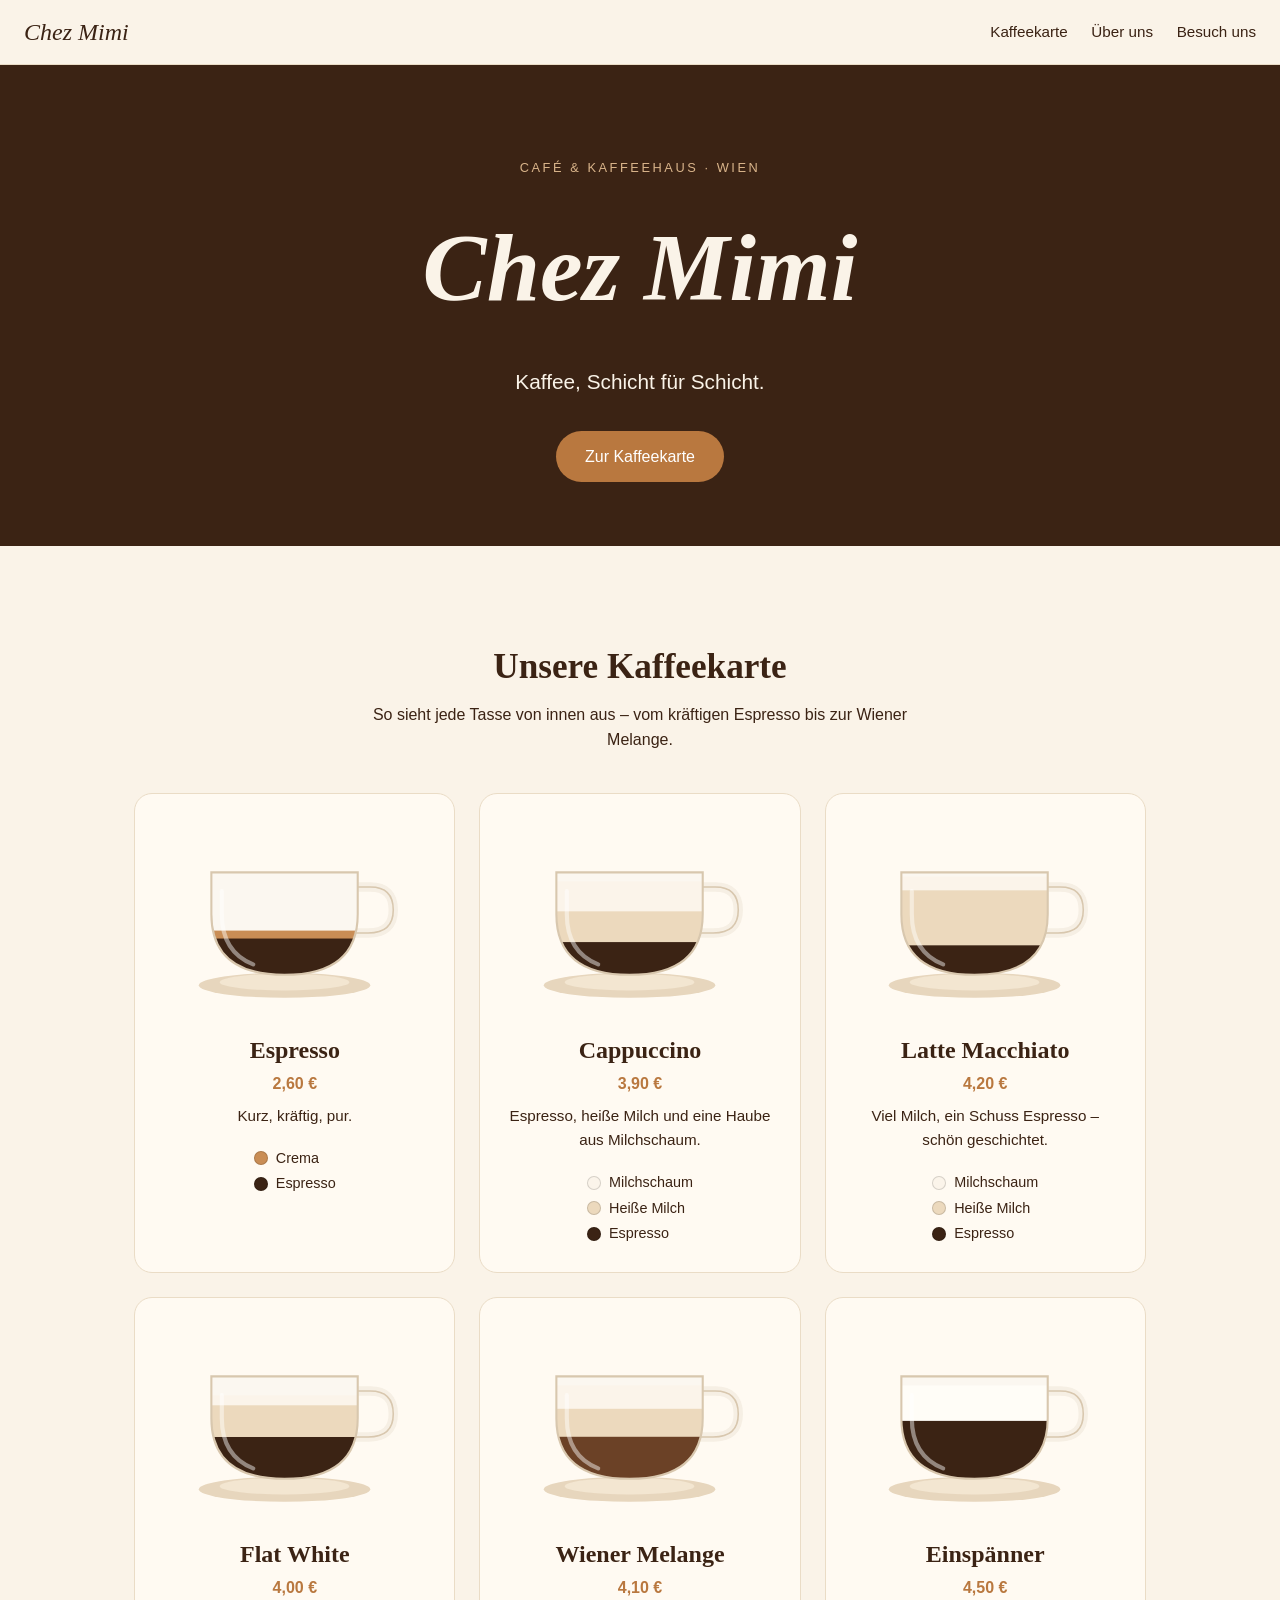
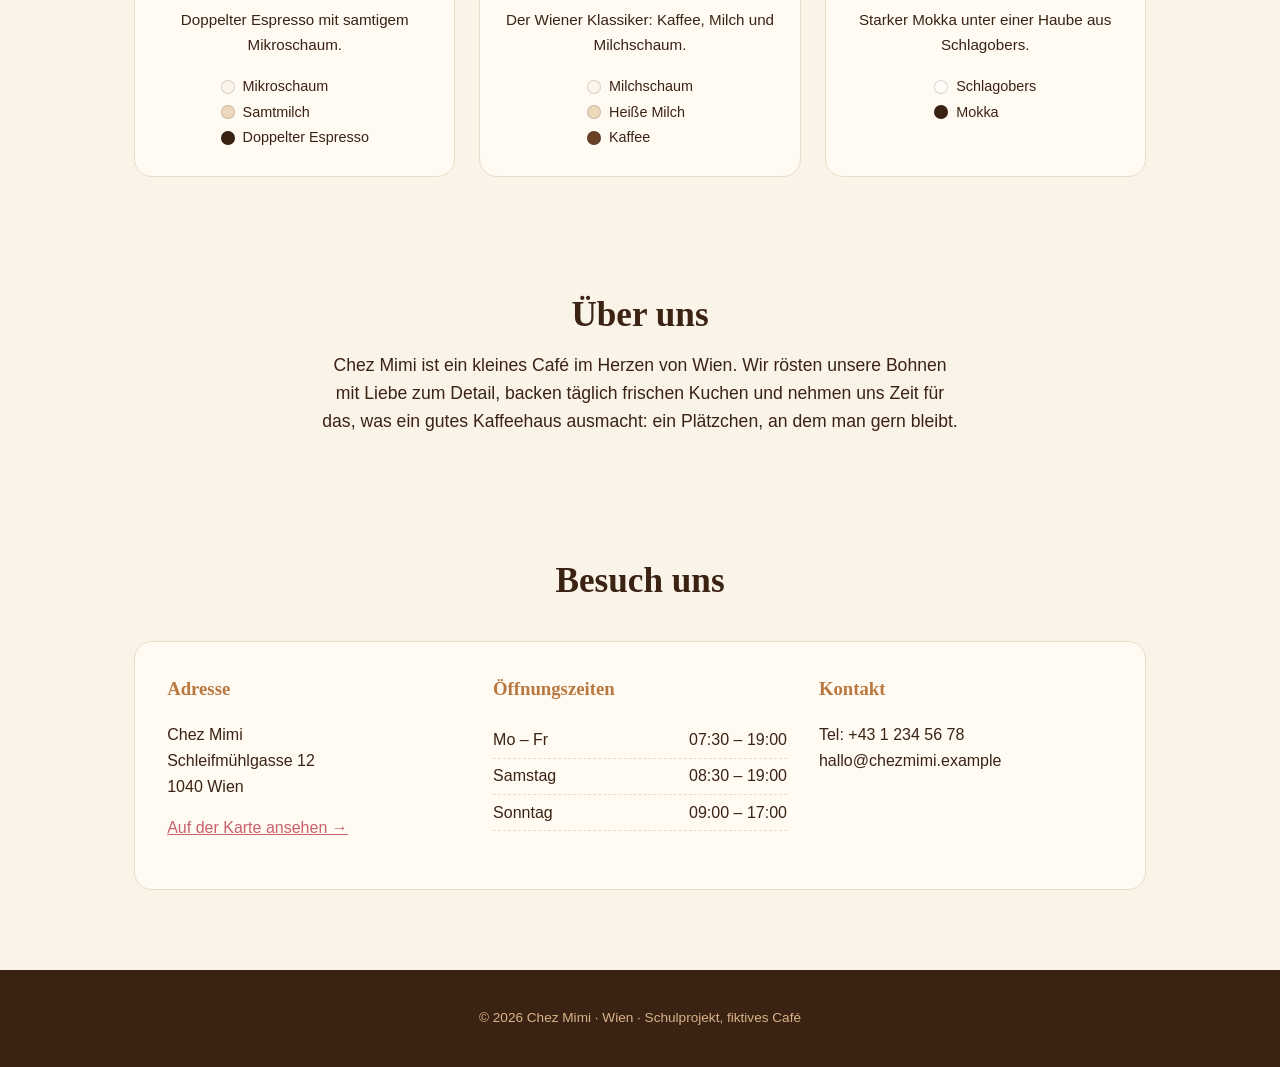
==== index.html @ af4d284a "Add files via upload" ====
<!DOCTYPE html>
<html lang="de">
<head>
  <meta charset="UTF-8">
  <meta name="viewport" content="width=device-width, initial-scale=1.0">
  <title>Chez Mimi – Café in Wien</title>
  <meta name="description" content="Chez Mimi – dein kleines Café in Wien. Entdecke unsere Kaffeespezialitäten, Schicht für Schicht.">
  <link rel="stylesheet" href="style.css">
</head>
<body>

  <header class="topbar">
    <a href="#top" class="logo">Chez Mimi</a>
    <nav>
      <a href="#karte">Kaffeekarte</a>
      <a href="#about">Über uns</a>
      <a href="#besuch">Besuch uns</a>
    </nav>
  </header>

  <section class="hero" id="top">
    <p class="kicker">Café &amp; Kaffeehaus · Wien</p>
    <h1>Chez Mimi</h1>
    <p class="claim">Kaffee, Schicht für Schicht.</p>
    <a class="btn" href="#karte">Zur Kaffeekarte</a>
  </section>

  <main>
    <section id="karte">
      <h2>Unsere Kaffeekarte</h2>
      <p class="intro">So sieht jede Tasse von innen aus – vom kräftigen Espresso bis zur Wiener Melange.</p>
      <div class="grid" id="drinks"></div>
    </section>

    <section id="about" class="about">
      <h2>Über uns</h2>
      <p>
        Chez Mimi ist ein kleines Café im Herzen von Wien. Wir rösten unsere Bohnen
        mit Liebe zum Detail, backen täglich frischen Kuchen und nehmen uns Zeit
        für das, was ein gutes Kaffeehaus ausmacht: ein Plätzchen, an dem man
        gern bleibt.
      </p>
    </section>

    <section id="besuch" class="visit">
      <h2>Besuch uns</h2>
      <div class="visit-grid">
        <div>
          <h3>Adresse</h3>
          <p>Chez Mimi<br>Schleifmühlgasse 12<br>1040 Wien</p>
          <p><a href="https://www.google.com/maps/search/?api=1&query=Schleifmühlgasse+12+1040+Wien" target="_blank" rel="noopener">Auf der Karte ansehen →</a></p>
        </div>
        <div>
          <h3>Öffnungszeiten</h3>
          <ul class="hours">
            <li><span>Mo – Fr</span><span>07:30 – 19:00</span></li>
            <li><span>Samstag</span><span>08:30 – 19:00</span></li>
            <li><span>Sonntag</span><span>09:00 – 17:00</span></li>
          </ul>
        </div>
        <div>
          <h3>Kontakt</h3>
          <p>Tel: +43 1 234 56 78<br>hallo@chezmimi.example</p>
        </div>
      </div>
    </section>
  </main>

  <footer>
    <p>© 2026 Chez Mimi · Wien · Schulprojekt, fiktives Café</p>
  </footer>

  <script src="script.js"></script>
</body>
</html>
---- style.css ----
:root {
  --cream: #faf3e8;
  --paper: #fffaf2;
  --coffee: #3b2314;
  --caramel: #b9783f;
  --rose: #c9606b;
  --line: #eadcc6;
}

* { box-sizing: border-box; }

html { scroll-behavior: smooth; }

body {
  margin: 0;
  font-family: "Helvetica Neue", Arial, sans-serif;
  background: var(--cream);
  color: var(--coffee);
  line-height: 1.6;
}

h1, h2, h3, .logo {
  font-family: Georgia, "Times New Roman", serif;
}

/* Navigation */
.topbar {
  position: sticky;
  top: 0;
  z-index: 10;
  display: flex;
  justify-content: space-between;
  align-items: center;
  padding: 0.8rem 1.5rem;
  background: rgba(250, 243, 232, 0.95);
  backdrop-filter: blur(6px);
  border-bottom: 1px solid var(--line);
}
.logo {
  font-size: 1.5rem;
  font-style: italic;
  color: var(--coffee);
  text-decoration: none;
}
.topbar nav a {
  margin-left: 1.2rem;
  color: var(--coffee);
  text-decoration: none;
  font-size: 0.95rem;
}
.topbar nav a:hover { color: var(--caramel); }

/* Hero */
.hero {
  text-align: center;
  padding: 5rem 1.5rem 4rem;
  background: var(--coffee);
  color: var(--cream);
}
.kicker {
  letter-spacing: 0.2em;
  text-transform: uppercase;
  font-size: 0.8rem;
  color: #d9b48a;
}
.hero h1 {
  font-size: clamp(3rem, 10vw, 6rem);
  font-style: italic;
  margin: 0.2rem 0;
}
.claim { font-size: 1.3rem; margin-bottom: 2rem; }
.btn {
  display: inline-block;
  padding: 0.8rem 1.8rem;
  background: var(--caramel);
  color: #fff;
  text-decoration: none;
  border-radius: 999px;
  transition: transform 0.2s, background 0.2s;
}
.btn:hover { background: var(--rose); transform: translateY(-2px); }

/* Sections */
main { max-width: 1050px; margin: 0 auto; padding: 0 1.2rem; }
section { padding: 4rem 0 1rem; }
h2 { font-size: 2.2rem; text-align: center; margin-bottom: 0.4rem; }
.intro { text-align: center; max-width: 540px; margin: 0 auto 2.5rem; }

/* Drink cards */
.grid {
  display: grid;
  grid-template-columns: repeat(auto-fit, minmax(290px, 1fr));
  gap: 1.5rem;
}
.card {
  background: var(--paper);
  border: 1px solid var(--line);
  border-radius: 18px;
  padding: 1.5rem;
  text-align: center;
  transition: transform 0.25s, box-shadow 0.25s;
}
.card:hover {
  transform: translateY(-6px);
  box-shadow: 0 12px 28px rgba(59, 35, 20, 0.12);
}
.card h3 { margin: 0.4rem 0 0.1rem; font-size: 1.5rem; }
.price { color: var(--caramel); font-weight: bold; margin: 0 0 0.5rem; }
.desc { font-size: 0.95rem; margin: 0 0 1rem; }
.cup { width: 100%; max-width: 230px; height: auto; }

.steam path {
  fill: none;
  stroke: #cdbba6;
  stroke-width: 3;
  stroke-linecap: round;
  opacity: 0;
  animation: steam 3s ease-in-out infinite;
}
.steam path:nth-child(2) { animation-delay: 0.8s; }
.steam path:nth-child(3) { animation-delay: 1.6s; }
@keyframes steam {
  0%   { opacity: 0;   transform: translateY(8px); }
  50%  { opacity: 0.8; }
  100% { opacity: 0;   transform: translateY(-10px); }
}

.legend {
  list-style: none;
  padding: 0;
  margin: 0;
  text-align: left;
  display: inline-block;
  font-size: 0.9rem;
}
.legend li { display: flex; align-items: center; gap: 0.5rem; margin: 0.15rem 0; }
.dot {
  width: 14px; height: 14px;
  border-radius: 50%;
  border: 1px solid rgba(0, 0, 0, 0.15);
  flex-shrink: 0;
}

/* About + visit */
.about p { max-width: 640px; margin: 0.5rem auto; text-align: center; font-size: 1.1rem; }

.visit-grid {
  display: grid;
  grid-template-columns: repeat(auto-fit, minmax(240px, 1fr));
  gap: 2rem;
  margin-top: 2rem;
  background: var(--paper);
  border: 1px solid var(--line);
  border-radius: 18px;
  padding: 2rem;
}
.visit h3 { margin-top: 0; color: var(--caramel); }
.visit a { color: var(--rose); }
.hours { list-style: none; padding: 0; margin: 0; }
.hours li {
  display: flex;
  justify-content: space-between;
  border-bottom: 1px dashed var(--line);
  padding: 0.3rem 0;
}

footer {
  margin-top: 4rem;
  padding: 1.5rem;
  text-align: center;
  background: var(--coffee);
  color: #d9b48a;
  font-size: 0.85rem;
}

@media (max-width: 560px) {
  .topbar nav a { margin-left: 0.7rem; font-size: 0.85rem; }
  .logo { font-size: 1.25rem; }
}
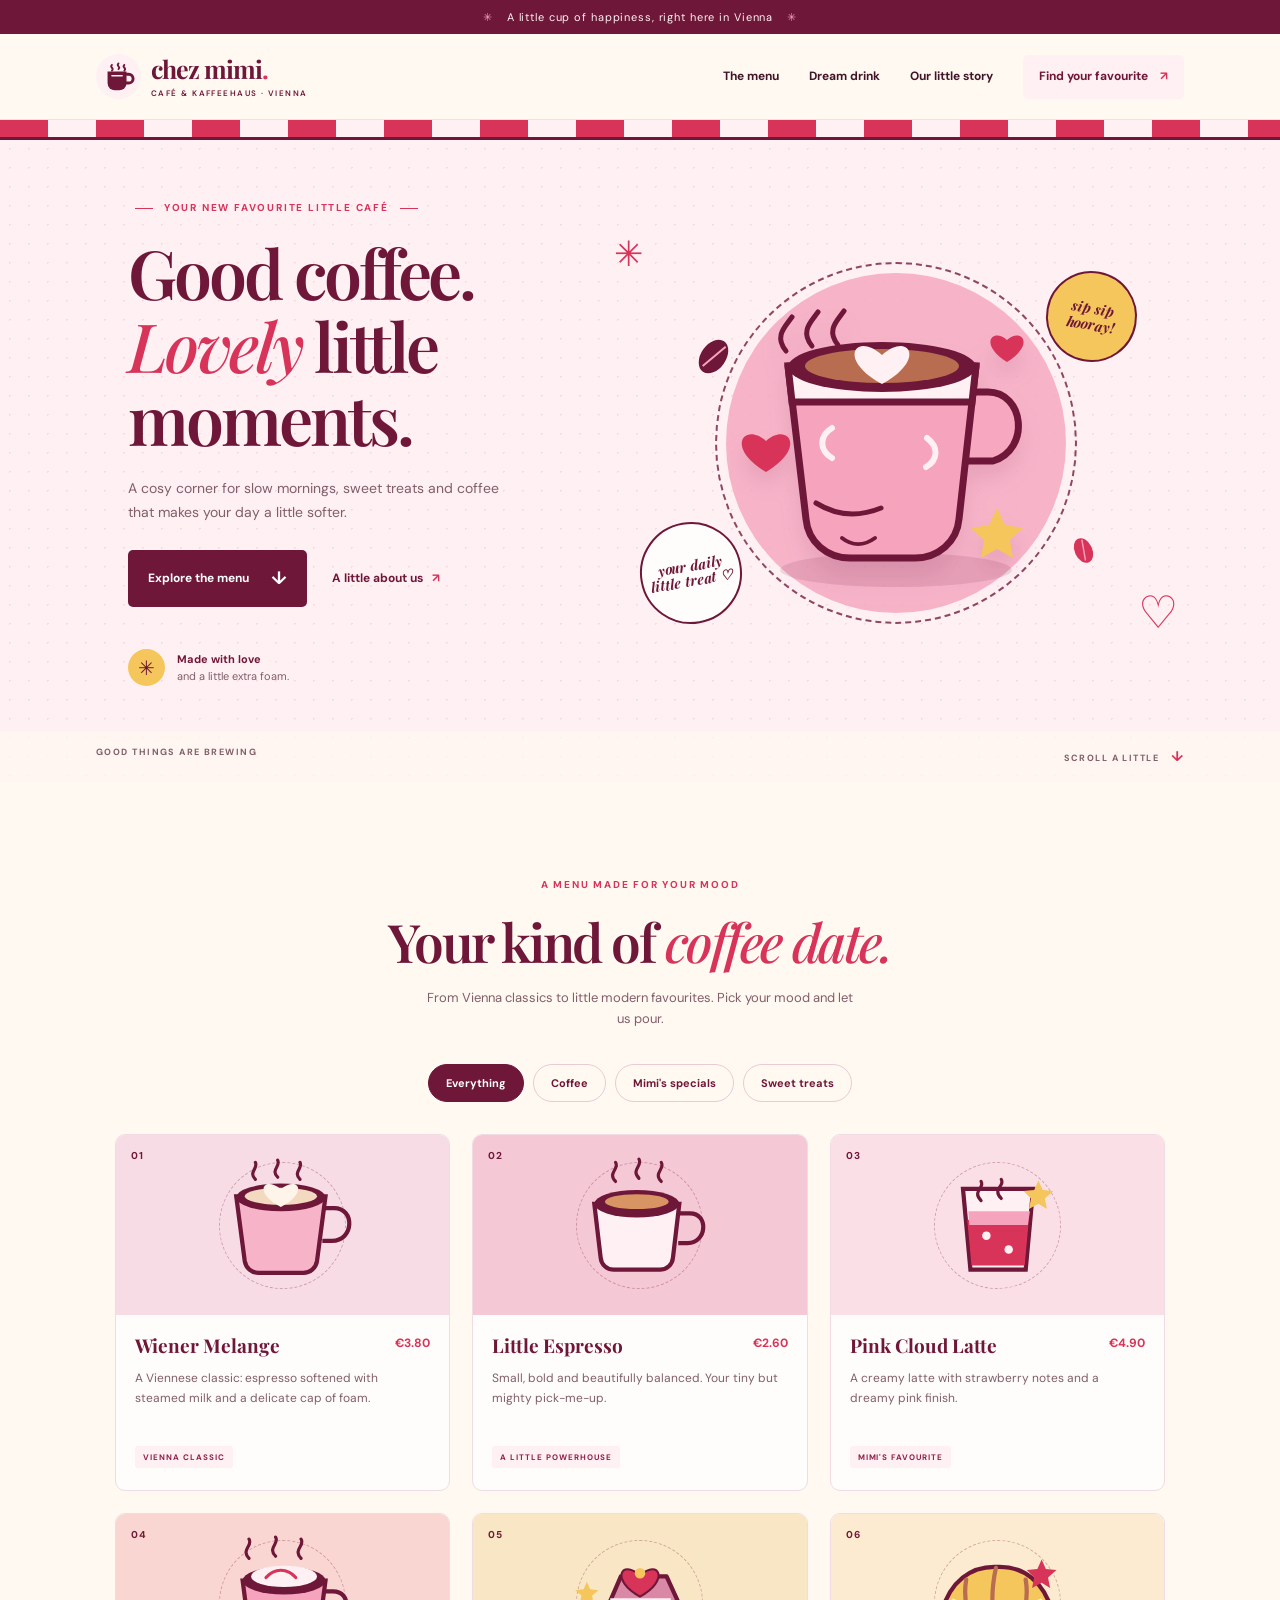
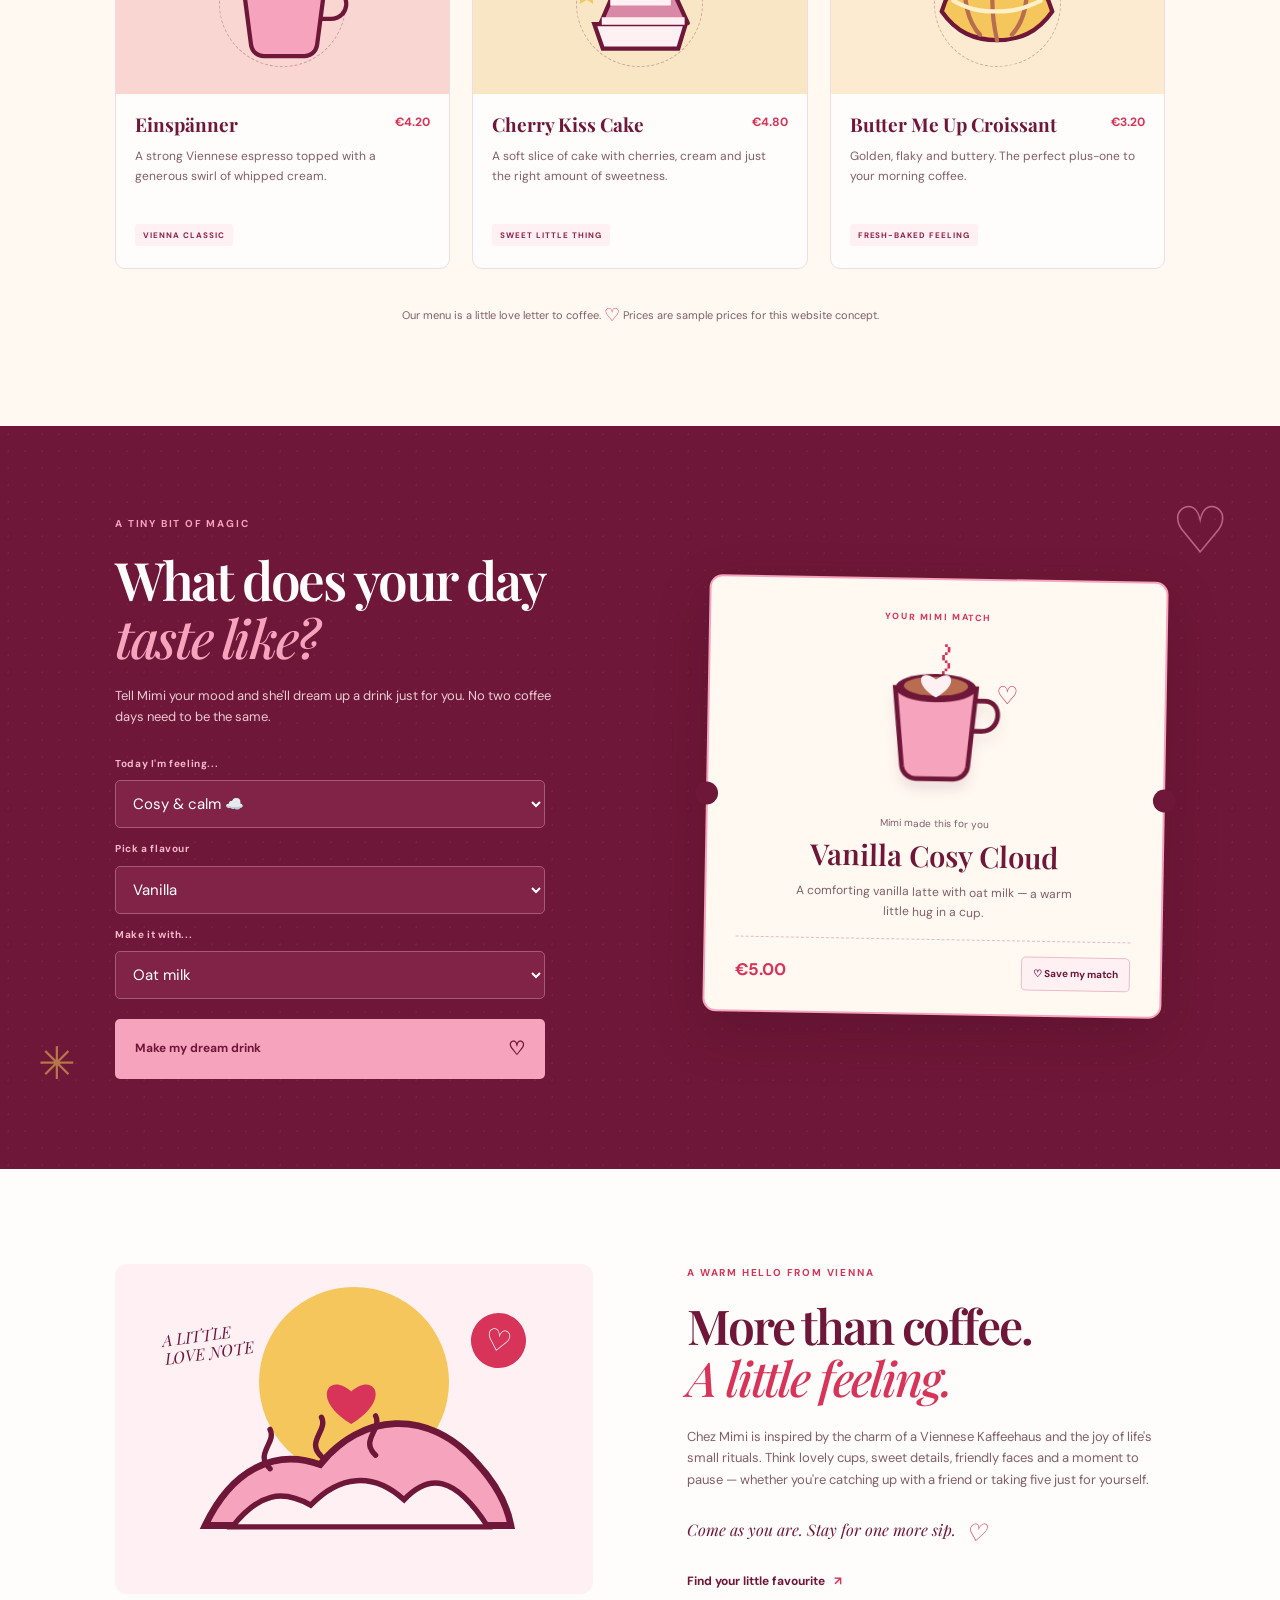
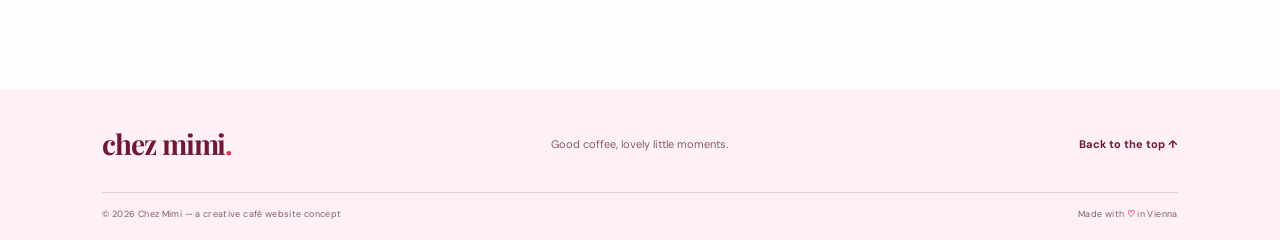
==== commit 1ebc206a: "Add files via upload" ====
--- a/index.html
+++ b/index.html
@@ -1,75 +1,147 @@
-<!DOCTYPE html>
-<html lang="de">
+<!doctype html>
+<html lang="en">
 <head>
-  <meta charset="UTF-8">
-  <meta name="viewport" content="width=device-width, initial-scale=1.0">
-  <title>Chez Mimi – Café in Wien</title>
-  <meta name="description" content="Chez Mimi – dein kleines Café in Wien. Entdecke unsere Kaffeespezialitäten, Schicht für Schicht.">
+  <meta charset="utf-8">
+  <meta name="viewport" content="width=device-width, initial-scale=1">
+  <meta name="theme-color" content="#6f1738">
+  <meta name="description" content="Chez Mimi — coffee, little treats, and a little bit of magic in Vienna.">
+  <title>Chez Mimi — Coffee, made lovely</title>
   <link rel="stylesheet" href="style.css">
+  <script src="script.js" defer></script>
 </head>
 <body>
-
-  <header class="topbar">
-    <a href="#top" class="logo">Chez Mimi</a>
-    <nav>
-      <a href="#karte">Kaffeekarte</a>
-      <a href="#about">Über uns</a>
-      <a href="#besuch">Besuch uns</a>
+  <div class="announcement"><span class="sparkle">✳</span> A little cup of happiness, right here in Vienna <span class="sparkle">✳</span></div>
+  <header class="site-header">
+    <a class="brand" href="#home" aria-label="Chez Mimi home">
+      <span class="brand-mark" aria-hidden="true">
+        <svg viewBox="0 0 48 48"><path d="M9 17h26v16a10 10 0 0 1-10 10h-6A10 10 0 0 1 9 33V17Z" fill="currentColor"/><path d="M35 21h3a6 6 0 0 1 0 12h-4" fill="none" stroke="currentColor" stroke-width="4" stroke-linecap="round"/><path d="M15 8c-4 4 4 4 0 8M24 6c-4 4 4 4 0 8M32 8c-4 4 4 4 0 8" fill="none" stroke="currentColor" stroke-width="2.5" stroke-linecap="round"/><path d="M15 23h14" stroke="#fff0f4" stroke-width="2" stroke-linecap="round"/></svg>
+      </span>
+      <span class="brand-name">chez mimi<span class="brand-dot">.</span><small>CAFÉ & KAFFEEHAUS · VIENNA</small></span>
+    </a>
+    <button class="menu-toggle" id="menuToggle" aria-label="Open navigation" aria-expanded="false">☰</button>
+    <nav class="nav" id="mainNav" aria-label="Main navigation">
+      <a href="#menu">The menu</a><a href="#mood">Dream drink</a><a href="#about">Our little story</a>
+      <a class="nav-cta" href="#menu">Find your favourite <span>↗</span></a>
     </nav>
   </header>
 
-  <section class="hero" id="top">
-    <p class="kicker">Café &amp; Kaffeehaus · Wien</p>
-    <h1>Chez Mimi</h1>
-    <p class="claim">Kaffee, Schicht für Schicht.</p>
-    <a class="btn" href="#karte">Zur Kaffeekarte</a>
-  </section>
-
   <main>
-    <section id="karte">
-      <h2>Unsere Kaffeekarte</h2>
-      <p class="intro">So sieht jede Tasse von innen aus – vom kräftigen Espresso bis zur Wiener Melange.</p>
-      <div class="grid" id="drinks"></div>
+    <section class="hero" id="home">
+      <div class="hero-spark hero-spark-one">✳</div><div class="hero-spark hero-spark-two">♡</div>
+      <div class="hero-copy">
+        <p class="eyebrow"><span></span> YOUR NEW FAVOURITE LITTLE CAFÉ <span></span></p>
+        <h1>Good coffee.<br><em>Lovely</em> little moments.</h1>
+        <p class="hero-intro">A cosy corner for slow mornings, sweet treats and coffee that makes your day a little softer.</p>
+        <div class="hero-actions"><a class="button button-dark" href="#menu">Explore the menu <span>↓</span></a><a class="text-link" href="#about">A little about us <span>↗</span></a></div>
+        <div class="hero-note"><span class="note-star">✳</span><span><strong>Made with love</strong><br>and a little extra foam.</span></div>
+      </div>
+      <div class="hero-art" aria-label="Illustration of a cheerful cup of coffee">
+        <div class="sunburst"></div><div class="art-sticker sticker-top">sip sip<br>hooray!</div>
+        <svg class="hero-cup" viewBox="0 0 360 350" role="img" aria-label="Pink coffee cup with heart latte art">
+          <ellipse cx="180" cy="302" rx="116" ry="17" fill="#6f1738" opacity=".12"/>
+          <path d="M244 124h28c36 0 43 57 5 69h-31" fill="#f7a7c0" stroke="#6f1738" stroke-width="7" stroke-linejoin="round"/>
+          <path d="M72 98h188l-17 153c-2 23-21 39-44 39h-65c-23 0-42-16-44-39L72 98Z" fill="#f6a4bd" stroke="#6f1738" stroke-width="7" stroke-linejoin="round"/>
+          <path d="M72 98h188l-4 36H76Z" fill="#fff0f4" stroke="#6f1738" stroke-width="7"/>
+          <ellipse cx="166" cy="99" rx="94" ry="25" fill="#6f1738"/>
+          <ellipse cx="166" cy="98" rx="77" ry="17" fill="#b86c50"/>
+          <path d="M166 87c-27-24-45 5 0 29 45-24 27-53 0-29Z" fill="#fff0f4"/>
+          <path d="M116 160c-13 8-13 22 0 30M211 170c12 9 11 22-1 29" fill="none" stroke="#fff0f4" stroke-width="6" stroke-linecap="round"/>
+          <path d="M100 235c21 13 43 14 65 5" fill="none" stroke="#6f1738" stroke-width="5" stroke-linecap="round"/>
+          <path d="M126 270c10 8 22 8 33 0" fill="none" stroke="#6f1738" stroke-width="4" stroke-linecap="round"/>
+          <path d="M70 83c-12-15-1-24 6-34M96 78c-12-15-1-24 6-34M122 77c-12-15-1-24 6-34" fill="none" stroke="#6f1738" stroke-width="5" stroke-linecap="round"/>
+          <path d="M50 173c-21-19-42 6 0 31 42-25 21-50 0-31Z" fill="#d83359"/>
+          <path d="M291 72c-14-13-29 4 0 22 29-18 14-35 0-22Z" fill="#d83359"/>
+          <path d="M281 240l8 17 18 3-13 12 3 18-16-9-16 9 3-18-13-12 18-3Z" fill="#f4c65b"/>
+        </svg>
+        <div class="art-sticker sticker-bottom">your daily<br>little treat ♡</div>
+        <div class="floating-bean bean-one"></div><div class="floating-bean bean-two"></div>
+      </div>
+      <div class="hero-bottom"><span>GOOD THINGS ARE BREWING</span><span>SCROLL A LITTLE <b>↓</b></span></div>
     </section>
 
-    <section id="about" class="about">
-      <h2>Über uns</h2>
-      <p>
-        Chez Mimi ist ein kleines Café im Herzen von Wien. Wir rösten unsere Bohnen
-        mit Liebe zum Detail, backen täglich frischen Kuchen und nehmen uns Zeit
-        für das, was ein gutes Kaffeehaus ausmacht: ein Plätzchen, an dem man
-        gern bleibt.
-      </p>
+    <section class="menu-section section-pad" id="menu">
+      <div class="section-heading">
+        <p class="eyebrow">A MENU MADE FOR YOUR MOOD</p>
+        <h2>Your kind of <em>coffee date.</em></h2>
+        <p>From Vienna classics to little modern favourites. Pick your mood and let us pour.</p>
+      </div>
+      <div class="menu-tabs" role="group" aria-label="Filter menu">
+        <button class="filter-button active" data-filter="all">Everything</button>
+        <button class="filter-button" data-filter="coffee">Coffee</button>
+        <button class="filter-button" data-filter="special">Mimi's specials</button>
+        <button class="filter-button" data-filter="sweet">Sweet treats</button>
+      </div>
+      <div class="menu-grid" id="menuGrid">
+        <article class="menu-card" data-category="coffee">
+          <div class="drink-art art-melange"><span class="drink-number">01</span><svg viewBox="0 0 160 130" aria-hidden="true"><path d="M36 38h84l-8 61a13 13 0 0 1-13 11H57a13 13 0 0 1-13-11Z" fill="#f7b3c8" stroke="#6f1738" stroke-width="4"/><ellipse cx="78" cy="39" rx="42" ry="13" fill="#6f1738"/><ellipse cx="78" cy="38" rx="34" ry="8" fill="#f3d9bf"/><path d="M78 31c-17-13-26 4 0 17 26-13 17-30 0-17Z" fill="#fff4e9"/><path d="M119 49h9c20 0 19 31-2 31h-9" fill="none" stroke="#6f1738" stroke-width="4"/><path d="M54 22c-7-7 3-10 0-16M75 20c-7-7 3-10 0-16M96 22c-7-7 3-10 0-16" fill="none" stroke="#6f1738" stroke-width="3" stroke-linecap="round"/></svg></div>
+          <div class="menu-card-body"><div class="card-title-row"><h3>Wiener Melange</h3><span class="price">€3.80</span></div><p>A Viennese classic: espresso softened with steamed milk and a delicate cap of foam.</p><span class="tag">VIENNA CLASSIC</span></div>
+        </article>
+        <article class="menu-card" data-category="coffee">
+          <div class="drink-art art-espresso"><span class="drink-number">02</span><svg viewBox="0 0 160 130" aria-hidden="true"><path d="M37 45h80l-6 51a12 12 0 0 1-12 11H55a12 12 0 0 1-12-11Z" fill="#fff0f4" stroke="#6f1738" stroke-width="4"/><ellipse cx="77" cy="45" rx="40" ry="13" fill="#6f1738"/><ellipse cx="77" cy="43" rx="30" ry="7" fill="#d99463"/><path d="M117 54h10c18 0 16 28-2 28h-9" fill="none" stroke="#6f1738" stroke-width="4"/><path d="M57 24c-8-8 4-12 0-18M79 21c-8-8 4-12 0-18M100 24c-8-8 4-12 0-18" fill="none" stroke="#6f1738" stroke-width="3" stroke-linecap="round"/></svg></div>
+          <div class="menu-card-body"><div class="card-title-row"><h3>Little Espresso</h3><span class="price">€2.60</span></div><p>Small, bold and beautifully balanced. Your tiny but mighty pick-me-up.</p><span class="tag">A LITTLE POWERHOUSE</span></div>
+        </article>
+        <article class="menu-card" data-category="special">
+          <div class="drink-art art-pink"><span class="drink-number">03</span><svg viewBox="0 0 160 130" aria-hidden="true"><path d="M48 31h66l-7 76H55Z" fill="#fff0f4" stroke="#6f1738" stroke-width="4"/><path d="M52 60h58l-4 43H56Z" fill="#d83359"/><path d="M53 52h58l-2 13H54Z" fill="#f6a4bd"/><path d="M65 42c-9-9 4-12 0-18M84 40c-9-9 4-12 0-18" fill="none" stroke="#6f1738" stroke-width="3" stroke-linecap="round"/><circle cx="70" cy="75" r="4" fill="#fff0f4"/><circle cx="91" cy="88" r="4" fill="#fff0f4"/><path d="M119 23l4 9 10 1-8 7 2 10-8-5-9 5 2-10-7-7 10-1Z" fill="#f4c65b"/></svg></div>
+          <div class="menu-card-body"><div class="card-title-row"><h3>Pink Cloud Latte</h3><span class="price">€4.90</span></div><p>A creamy latte with strawberry notes and a dreamy pink finish.</p><span class="tag">MIMI'S FAVOURITE</span></div>
+        </article>
+        <article class="menu-card" data-category="special">
+          <div class="drink-art art-einspanner"><span class="drink-number">04</span><svg viewBox="0 0 160 130" aria-hidden="true"><path d="M42 43h78l-8 61a12 12 0 0 1-12 10H62a12 12 0 0 1-12-10Z" fill="#f6a4bd" stroke="#6f1738" stroke-width="4"/><ellipse cx="81" cy="43" rx="39" ry="13" fill="#6f1738"/><ellipse cx="81" cy="39" rx="31" ry="10" fill="#fff0f4"/><path d="M119 53h8c18 0 16 26-2 26h-9" fill="none" stroke="#6f1738" stroke-width="4"/><path d="M64 40c8-9 20-9 28 0" fill="none" stroke="#d83359" stroke-width="3" stroke-linecap="round"/><path d="M48 22c-8-8 4-12 0-18M73 20c-8-8 4-12 0-18M97 22c-8-8 4-12 0-18" fill="none" stroke="#6f1738" stroke-width="3" stroke-linecap="round"/></svg></div>
+          <div class="menu-card-body"><div class="card-title-row"><h3>Einspänner</h3><span class="price">€4.20</span></div><p>A strong Viennese espresso topped with a generous swirl of whipped cream.</p><span class="tag">VIENNA CLASSIC</span></div>
+        </article>
+        <article class="menu-card" data-category="sweet">
+          <div class="drink-art art-cake"><span class="drink-number">05</span><svg viewBox="0 0 160 130" aria-hidden="true"><path d="M37 84h86l-7 23H45Z" fill="#fff0f4" stroke="#6f1738" stroke-width="4"/><path d="M43 83 62 39h43l20 44Z" fill="#d989a5" stroke="#6f1738" stroke-width="4" stroke-linejoin="round"/><path d="M52 63h57M44 81h78" stroke="#fff0f4" stroke-width="7"/><path d="M80 38c-18-16-28 5 0 20 28-15 18-36 0-20Z" fill="#d83359" stroke="#6f1738" stroke-width="2"/><circle cx="80" cy="36" r="5" fill="#f4c65b"/><path d="M30 44l3 7 8 1-6 5 1 8-6-4-7 4 2-8-6-5 8-1Z" fill="#f4c65b"/></svg></div>
+          <div class="menu-card-body"><div class="card-title-row"><h3>Cherry Kiss Cake</h3><span class="price">€4.80</span></div><p>A soft slice of cake with cherries, cream and just the right amount of sweetness.</p><span class="tag">SWEET LITTLE THING</span></div>
+        </article>
+        <article class="menu-card" data-category="sweet">
+          <div class="drink-art art-croissant"><span class="drink-number">06</span><svg viewBox="0 0 160 130" aria-hidden="true"><path d="M28 72c8-28 27-43 52-42 25-1 44 14 52 42-14 20-31 27-52 27S42 92 28 72Z" fill="#f4c65b" stroke="#6f1738" stroke-width="4"/><path d="M51 42c-3 18 1 39 13 52M79 31c-5 22-4 46 1 68M107 42c3 18-1 39-13 52" fill="none" stroke="#b86c50" stroke-width="4" stroke-linecap="round"/><path d="M39 62c15 8 25 10 40 10s25-2 42-10" fill="none" stroke="#fff0c9" stroke-width="4" stroke-linecap="round"/><path d="M122 23l4 9 10 1-8 7 2 10-8-5-9 5 2-10-7-7 10-1Z" fill="#d83359"/></svg></div>
+          <div class="menu-card-body"><div class="card-title-row"><h3>Butter Me Up Croissant</h3><span class="price">€3.20</span></div><p>Golden, flaky and buttery. The perfect plus-one to your morning coffee.</p><span class="tag">FRESH-BAKED FEELING</span></div>
+        </article>
+      </div>
+      <p class="menu-footnote">Our menu is a little love letter to coffee. <span>♡</span> Prices are sample prices for this website concept.</p>
     </section>
 
-    <section id="besuch" class="visit">
-      <h2>Besuch uns</h2>
-      <div class="visit-grid">
-        <div>
-          <h3>Adresse</h3>
-          <p>Chez Mimi<br>Schleifmühlgasse 12<br>1040 Wien</p>
-          <p><a href="https://www.google.com/maps/search/?api=1&query=Schleifmühlgasse+12+1040+Wien" target="_blank" rel="noopener">Auf der Karte ansehen →</a></p>
-        </div>
-        <div>
-          <h3>Öffnungszeiten</h3>
-          <ul class="hours">
-            <li><span>Mo – Fr</span><span>07:30 – 19:00</span></li>
-            <li><span>Samstag</span><span>08:30 – 19:00</span></li>
-            <li><span>Sonntag</span><span>09:00 – 17:00</span></li>
-          </ul>
-        </div>
-        <div>
-          <h3>Kontakt</h3>
-          <p>Tel: +43 1 234 56 78<br>hallo@chezmimi.example</p>
+    <section class="dream-section section-pad" id="mood">
+      <div class="dream-deco deco-heart">♡</div><div class="dream-deco deco-star">✳</div>
+      <div class="dream-copy">
+        <p class="eyebrow">A TINY BIT OF MAGIC</p>
+        <h2>What does your day <em>taste like?</em></h2>
+        <p>Tell Mimi your mood and she'll dream up a drink just for you. No two coffee days need to be the same.</p>
+        <div class="generator">
+          <label for="moodSelect">Today I'm feeling...</label>
+          <select id="moodSelect"><option value="cosy">Cosy & calm ☁️</option><option value="bold">Bold & unstoppable ✨</option><option value="romantic">A little romantic ♡</option><option value="playful">Playful & sunny 🍒</option></select>
+          <label for="flavourSelect">Pick a flavour</label>
+          <select id="flavourSelect"><option value="vanilla">Vanilla</option><option value="strawberry">Strawberry</option><option value="caramel">Caramel</option><option value="chocolate">Chocolate</option></select>
+          <label for="milkSelect">Make it with...</label>
+          <select id="milkSelect"><option value="oat">Oat milk</option><option value="whole">Whole milk</option><option value="almond">Almond milk</option><option value="no">No milk, please</option></select>
+          <button class="button button-light" id="makeDrink">Make my dream drink <span>♡</span></button>
         </div>
       </div>
+      <div class="dream-result" aria-live="polite">
+        <div class="result-label">YOUR MIMI MATCH</div>
+        <div class="result-cup" id="resultCup"><span class="cup-steam">〰</span><svg viewBox="0 0 180 180" aria-hidden="true"><path d="M46 52h86l-8 83a15 15 0 0 1-15 13H69a15 15 0 0 1-15-13Z" fill="#f6a4bd" stroke="#6f1738" stroke-width="5"/><ellipse cx="89" cy="52" rx="43" ry="15" fill="#6f1738"/><ellipse cx="89" cy="50" rx="34" ry="10" fill="#b86c50"/><path d="M89 43c-16-13-26 4 0 19 26-15 16-32 0-19Z" fill="#fff0f4"/><path d="M132 65h9c20 0 18 32-3 32h-9" fill="none" stroke="#6f1738" stroke-width="5"/></svg><span class="cup-heart">♡</span></div>
+        <p class="result-kicker">Mimi made this for you</p>
+        <h3 id="resultName">The Cosy Cloud</h3>
+        <p id="resultDescription">A soft vanilla latte with oat milk — a warm hug in a cup.</p>
+        <div class="result-bottom"><span id="resultPrice">€4.80</span><button class="save-drink" id="saveDrink">♡ Save my match</button></div>
+        <p class="saved-message" id="savedMessage" hidden>Saved to your little list! ♡</p>
+      </div>
+    </section>
+
+    <section class="story-section section-pad" id="about">
+      <div class="story-illustration">
+        <div class="story-sun"></div><div class="story-cup-small">♡</div>
+        <div class="story-label">A LITTLE<br>LOVE NOTE</div>
+        <svg viewBox="0 0 300 210" aria-hidden="true"><path d="M40 160c20-42 52-57 85-45 30-38 80-42 115-2 15 16 23 31 26 47Z" fill="#f6a4bd" stroke="#6f1738" stroke-width="5"/><path d="M60 161c20-25 37-28 58-16 21-22 46-25 69-4 18-19 37-19 62 20Z" fill="#fff0f4" stroke="#6f1738" stroke-width="4"/><path d="M88 118c-12-11 5-19 0-29M126 109c-12-11 5-19 0-29M166 108c-12-11 5-19 0-29" fill="none" stroke="#6f1738" stroke-width="4" stroke-linecap="round"/><path d="M148 61c-16-15-31 5 0 24 31-19 16-39 0-24Z" fill="#d83359"/></svg>
+      </div>
+      <div class="story-copy"><p class="eyebrow">A WARM HELLO FROM VIENNA</p><h2>More than coffee.<br><em>A little feeling.</em></h2><p>Chez Mimi is inspired by the charm of a Viennese Kaffeehaus and the joy of life's small rituals. Think lovely cups, sweet details, friendly faces and a moment to pause — whether you're catching up with a friend or taking five just for yourself.</p><p class="signature">Come as you are. Stay for one more sip. <span>♡</span></p><a class="text-link" href="#menu">Find your little favourite <span>↗</span></a></div>
     </section>
   </main>
 
-  <footer>
-    <p>© 2026 Chez Mimi · Wien · Schulprojekt, fiktives Café</p>
+  <footer class="footer">
+    <a class="footer-brand" href="#home">chez mimi<span>.</span></a>
+    <p>Good coffee, lovely little moments.</p>
+    <a href="#home" class="back-top">Back to the top ↑</a>
+    <div class="footer-bottom"><span>© 2026 Chez Mimi — a creative café website concept</span><span>Made with <b>♡</b> in Vienna</span></div>
   </footer>
-
-  <script src="script.js"></script>
 </body>
 </html>
--- a/style.css
+++ b/style.css
@@ -1,179 +1,3 @@
-:root {
-  --cream: #faf3e8;
-  --paper: #fffaf2;
-  --coffee: #3b2314;
-  --caramel: #b9783f;
-  --rose: #c9606b;
-  --line: #eadcc6;
-}
-
-* { box-sizing: border-box; }
-
-html { scroll-behavior: smooth; }
-
-body {
-  margin: 0;
-  font-family: "Helvetica Neue", Arial, sans-serif;
-  background: var(--cream);
-  color: var(--coffee);
-  line-height: 1.6;
-}
-
-h1, h2, h3, .logo {
-  font-family: Georgia, "Times New Roman", serif;
-}
-
-/* Navigation */
-.topbar {
-  position: sticky;
-  top: 0;
-  z-index: 10;
-  display: flex;
-  justify-content: space-between;
-  align-items: center;
-  padding: 0.8rem 1.5rem;
-  background: rgba(250, 243, 232, 0.95);
-  backdrop-filter: blur(6px);
-  border-bottom: 1px solid var(--line);
-}
-.logo {
-  font-size: 1.5rem;
-  font-style: italic;
-  color: var(--coffee);
-  text-decoration: none;
-}
-.topbar nav a {
-  margin-left: 1.2rem;
-  color: var(--coffee);
-  text-decoration: none;
-  font-size: 0.95rem;
-}
-.topbar nav a:hover { color: var(--caramel); }
-
-/* Hero */
-.hero {
-  text-align: center;
-  padding: 5rem 1.5rem 4rem;
-  background: var(--coffee);
-  color: var(--cream);
-}
-.kicker {
-  letter-spacing: 0.2em;
-  text-transform: uppercase;
-  font-size: 0.8rem;
-  color: #d9b48a;
-}
-.hero h1 {
-  font-size: clamp(3rem, 10vw, 6rem);
-  font-style: italic;
-  margin: 0.2rem 0;
-}
-.claim { font-size: 1.3rem; margin-bottom: 2rem; }
-.btn {
-  display: inline-block;
-  padding: 0.8rem 1.8rem;
-  background: var(--caramel);
-  color: #fff;
-  text-decoration: none;
-  border-radius: 999px;
-  transition: transform 0.2s, background 0.2s;
-}
-.btn:hover { background: var(--rose); transform: translateY(-2px); }
-
-/* Sections */
-main { max-width: 1050px; margin: 0 auto; padding: 0 1.2rem; }
-section { padding: 4rem 0 1rem; }
-h2 { font-size: 2.2rem; text-align: center; margin-bottom: 0.4rem; }
-.intro { text-align: center; max-width: 540px; margin: 0 auto 2.5rem; }
-
-/* Drink cards */
-.grid {
-  display: grid;
-  grid-template-columns: repeat(auto-fit, minmax(290px, 1fr));
-  gap: 1.5rem;
-}
-.card {
-  background: var(--paper);
-  border: 1px solid var(--line);
-  border-radius: 18px;
-  padding: 1.5rem;
-  text-align: center;
-  transition: transform 0.25s, box-shadow 0.25s;
-}
-.card:hover {
-  transform: translateY(-6px);
-  box-shadow: 0 12px 28px rgba(59, 35, 20, 0.12);
-}
-.card h3 { margin: 0.4rem 0 0.1rem; font-size: 1.5rem; }
-.price { color: var(--caramel); font-weight: bold; margin: 0 0 0.5rem; }
-.desc { font-size: 0.95rem; margin: 0 0 1rem; }
-.cup { width: 100%; max-width: 230px; height: auto; }
-
-.steam path {
-  fill: none;
-  stroke: #cdbba6;
-  stroke-width: 3;
-  stroke-linecap: round;
-  opacity: 0;
-  animation: steam 3s ease-in-out infinite;
-}
-.steam path:nth-child(2) { animation-delay: 0.8s; }
-.steam path:nth-child(3) { animation-delay: 1.6s; }
-@keyframes steam {
-  0%   { opacity: 0;   transform: translateY(8px); }
-  50%  { opacity: 0.8; }
-  100% { opacity: 0;   transform: translateY(-10px); }
-}
-
-.legend {
-  list-style: none;
-  padding: 0;
-  margin: 0;
-  text-align: left;
-  display: inline-block;
-  font-size: 0.9rem;
-}
-.legend li { display: flex; align-items: center; gap: 0.5rem; margin: 0.15rem 0; }
-.dot {
-  width: 14px; height: 14px;
-  border-radius: 50%;
-  border: 1px solid rgba(0, 0, 0, 0.15);
-  flex-shrink: 0;
-}
-
-/* About + visit */
-.about p { max-width: 640px; margin: 0.5rem auto; text-align: center; font-size: 1.1rem; }
-
-.visit-grid {
-  display: grid;
-  grid-template-columns: repeat(auto-fit, minmax(240px, 1fr));
-  gap: 2rem;
-  margin-top: 2rem;
-  background: var(--paper);
-  border: 1px solid var(--line);
-  border-radius: 18px;
-  padding: 2rem;
-}
-.visit h3 { margin-top: 0; color: var(--caramel); }
-.visit a { color: var(--rose); }
-.hours { list-style: none; padding: 0; margin: 0; }
-.hours li {
-  display: flex;
-  justify-content: space-between;
-  border-bottom: 1px dashed var(--line);
-  padding: 0.3rem 0;
-}
-
-footer {
-  margin-top: 4rem;
-  padding: 1.5rem;
-  text-align: center;
-  background: var(--coffee);
-  color: #d9b48a;
-  font-size: 0.85rem;
-}
-
-@media (max-width: 560px) {
-  .topbar nav a { margin-left: 0.7rem; font-size: 0.85rem; }
-  .logo { font-size: 1.25rem; }
-}
+@import url('https://fonts.googleapis.com/css2?family=DM+Sans:wght@400;500;600;700&family=Playfair+Display:ital,wght@0,500;0,600;0,700;1,500;1,600&display=swap');
+:root{--burgundy:#6f1738;--wine:#8e2047;--red:#d83359;--pink:#f6a4bd;--light:#fff0f4;--cream:#fff9f1;--yellow:#f4c65b;--ink:#411529;--muted:#815e6a;--white:#fffdfb;--shadow:0 18px 45px rgba(111,23,56,.11)}
+*{box-sizing:border-box}html{scroll-behavior:smooth;scroll-padding-top:90px}body{margin:0;background:var(--cream);color:var(--ink);font-family:'DM Sans',sans-serif;font-size:15px;line-height:1.65}a{color:inherit;text-decoration:none}button,select{font:inherit}button{cursor:pointer}.announcement{background:var(--burgundy);color:#fff0f4;text-align:center;padding:8px 14px;font-size:11px;letter-spacing:.08em}.sparkle{color:var(--pink);padding:0 10px}.site-header{height:86px;padding:0 7.5%;display:flex;align-items:center;justify-content:space-between;background:var(--cream);position:sticky;top:0;z-index:20;border-bottom:1px solid rgba(111,23,56,.1)}.brand{display:flex;align-items:center;gap:10px;color:var(--burgundy)}.brand-mark{width:45px;height:45px;background:var(--light);border-radius:50%;display:grid;place-items:center}.brand-mark svg{width:35px;height:35px}.brand-name{font-family:'Playfair Display',serif;font-weight:700;font-size:25px;line-height:1.1;letter-spacing:-.04em}.brand-dot,.footer-brand span{color:var(--red)}.brand-name small{display:block;font:600 8px 'DM Sans',sans-serif;letter-spacing:.18em;margin-top:5px}.nav{display:flex;align-items:center;gap:30px;font-size:12px;font-weight:700}.nav>a:not(.nav-cta){transition:color .2s}.nav>a:not(.nav-cta):hover,.text-link:hover{color:var(--red)}.nav-cta{background:var(--light);padding:12px 16px;border-radius:5px;color:var(--burgundy)}.nav-cta span{padding-left:9px;color:var(--red)}.menu-toggle{display:none;border:0;background:var(--light);color:var(--burgundy);border-radius:8px;padding:9px 12px;font-size:20px}.hero{min-height:590px;position:relative;overflow:hidden;display:grid;grid-template-columns:1fr 1fr;align-items:center;padding:58px 10% 74px;background:var(--light);background-image:radial-gradient(rgba(216,51,89,.12) 1px,transparent 1px);background-size:19px 19px}.hero:before{content:"";position:absolute;top:0;left:0;right:0;height:17px;background:repeating-linear-gradient(90deg,var(--red) 0 48px,#fff0f4 48px 96px);border-bottom:3px solid var(--burgundy)}.hero-copy{max-width:520px;position:relative;z-index:2;padding:22px 0}.eyebrow{font-size:10px;font-weight:700;letter-spacing:.18em;color:var(--red);margin:0 0 19px}.hero .eyebrow span{display:inline-block;width:18px;height:1px;background:var(--red);vertical-align:middle;margin:0 7px}.hero h1,.section-heading h2,.dream-copy h2,.story-copy h2{font-family:'Playfair Display',serif;font-weight:600;letter-spacing:-.045em;line-height:1.08;color:var(--burgundy);margin:0}.hero h1{font-size:clamp(42px,5.3vw,70px)}h1 em,h2 em{color:var(--red);font-weight:500}.hero-intro{max-width:390px;color:var(--muted);font-size:14px;margin:22px 0 26px}.hero-actions{display:flex;align-items:center;gap:25px;flex-wrap:wrap}.button{display:inline-flex;align-items:center;justify-content:center;gap:22px;padding:14px 20px;border-radius:5px;border:0;font-size:12px;font-weight:700;transition:transform .2s,box-shadow .2s}.button:hover{transform:translateY(-2px);box-shadow:0 8px 20px #6f173833}.button-dark{background:var(--burgundy);color:white}.button-dark span{font-size:18px}.text-link{font-size:12px;font-weight:700;color:var(--burgundy)}.text-link span{color:var(--red);padding-left:6px}.hero-note{display:flex;align-items:center;gap:12px;margin-top:42px;font-size:11px;line-height:1.5;color:var(--muted)}.note-star{display:grid;place-items:center;width:37px;height:37px;border-radius:50%;background:var(--yellow);color:var(--burgundy);font-size:20px}.hero-note strong{color:var(--burgundy)}.hero-art{min-height:420px;position:relative;display:grid;place-items:center}.sunburst{position:absolute;width:min(34vw,340px);aspect-ratio:1;border-radius:50%;background:var(--pink);outline:2px dashed var(--burgundy);outline-offset:9px;opacity:.78}.hero-cup{position:relative;width:min(100%,360px);z-index:1;filter:drop-shadow(0 14px 10px #6f17381a);animation:float 4s ease-in-out infinite}.art-sticker{position:absolute;z-index:3;background:var(--yellow);border:2px solid var(--burgundy);color:var(--burgundy);font-family:'Playfair Display',serif;font-weight:700;font-style:italic;line-height:1.1;text-align:center;border-radius:50%;width:91px;height:91px;display:grid;place-content:center;transform:rotate(10deg);font-size:14px}.sticker-top{right:3%;top:9%}.sticker-bottom{left:0;bottom:7%;background:var(--white);transform:rotate(-10deg);width:102px;height:102px}.hero-spark{position:absolute;font-size:35px;color:var(--red)}.hero-spark-one{top:16%;left:48%}.hero-spark-two{right:8%;bottom:20%;font-size:45px}.floating-bean{position:absolute;width:25px;height:37px;border-radius:50%;background:var(--burgundy);transform:rotate(35deg)}.floating-bean:after{content:"";position:absolute;left:12px;top:3px;height:30px;border-left:2px solid var(--pink);transform:rotate(15deg)}.bean-one{left:12%;top:25%}.bean-two{right:11%;bottom:20%;transform:rotate(-25deg) scale(.7);background:var(--red)}.hero-bottom{position:absolute;bottom:0;left:0;right:0;padding:14px 7.5%;display:flex;justify-content:space-between;background:#fff9f1b8;color:var(--muted);font-size:9px;letter-spacing:.16em;font-weight:700}.hero-bottom b{color:var(--red);font-size:14px;margin-left:8px}.section-pad{padding:95px 9%}.section-heading{text-align:center;max-width:610px;margin:0 auto 34px}.section-heading h2,.dream-copy h2,.story-copy h2{font-size:clamp(36px,4.2vw,53px)}.section-heading>p:last-child{font-size:13px;color:var(--muted);margin:17px auto 0;max-width:430px}.menu-tabs{display:flex;justify-content:center;gap:9px;flex-wrap:wrap;margin:0 auto 32px}.filter-button{border:1px solid #e8cbd4;background:transparent;color:var(--burgundy);border-radius:50px;padding:9px 17px;font-size:11px;font-weight:700;transition:all .2s}.filter-button:hover,.filter-button.active{background:var(--burgundy);border-color:var(--burgundy);color:white}.menu-grid{display:grid;grid-template-columns:repeat(3,minmax(0,1fr));gap:22px;max-width:1120px;margin:auto}.menu-card{background:var(--white);border:1px solid #f0dce2;border-radius:10px;overflow:hidden;transition:transform .25s,box-shadow .25s}.menu-card:hover{transform:translateY(-5px);box-shadow:var(--shadow)}.menu-card[hidden]{display:none}.drink-art{height:180px;position:relative;display:grid;place-items:center;overflow:hidden}.drink-art:before{content:"";position:absolute;width:125px;height:125px;border-radius:50%;border:1px dashed var(--burgundy);opacity:.3}.drink-art svg{width:170px;height:140px;position:relative;z-index:1;transition:transform .25s}.menu-card:hover .drink-art svg{transform:rotate(-4deg) scale(1.05)}.art-melange{background:#f8dce5}.art-espresso{background:#f5c8d6}.art-pink{background:#fbdfe7}.art-einspanner{background:#f9d6d2}.art-cake{background:#f9e6c5}.art-croissant{background:#fcebd0}.drink-number{position:absolute;top:13px;left:15px;font-size:10px;letter-spacing:.1em;color:var(--burgundy);font-weight:700}.menu-card-body{padding:19px 19px 22px}.card-title-row{display:flex;align-items:flex-start;justify-content:space-between;gap:8px}.card-title-row h3{font-family:'Playfair Display',serif;font-size:19px;line-height:1.2;margin:0;color:var(--burgundy)}.price{white-space:nowrap;color:var(--red);font-weight:700;font-size:12px}.menu-card-body p{font-size:12px;color:var(--muted);min-height:58px;margin:12px 0 16px}.tag{font-size:8px;letter-spacing:.12em;font-weight:700;color:var(--wine);background:var(--light);padding:6px 8px;border-radius:3px}.menu-footnote{text-align:center;font-size:11px;color:var(--muted);margin:32px 0 0}.menu-footnote span{color:var(--red);font-size:18px;vertical-align:middle}.dream-section{position:relative;overflow:hidden;background:var(--burgundy);color:var(--light);display:grid;grid-template-columns:1.05fr .95fr;gap:8%;align-items:center;padding-top:90px;padding-bottom:90px}.dream-section:before{content:"";position:absolute;inset:0;opacity:.07;background-image:radial-gradient(var(--pink) 1px,transparent 1px);background-size:17px 17px}.dream-copy,.dream-result{position:relative;z-index:1}.dream-copy .eyebrow{color:var(--pink)}.dream-copy h2{color:var(--white)}.dream-copy h2 em{color:var(--pink)}.dream-copy>p:not(.eyebrow){color:#e9cbd5;font-size:13px;max-width:440px;margin:19px 0 23px}.generator{display:grid;gap:8px;max-width:430px}.generator label{font-size:10px;font-weight:700;letter-spacing:.06em;color:#f6b8cc;margin-top:5px}.generator select{width:100%;border:1px solid #a75a76;border-radius:5px;background:#812346;color:white;padding:12px 13px;outline:none}.generator select:focus{border-color:var(--pink);box-shadow:0 0 0 3px #f6a4bd33}.button-light{background:var(--pink);color:var(--burgundy);margin-top:12px;width:100%;justify-content:space-between}.button-light span{font-size:19px}.dream-result{background:var(--cream);border-radius:13px;padding:30px 30px 24px;text-align:center;color:var(--burgundy);box-shadow:0 20px 55px #2b071633;transform:rotate(1deg);border:2px solid var(--pink)}.dream-result:before,.dream-result:after{content:"";position:absolute;width:23px;height:23px;border-radius:50%;background:var(--burgundy);top:50%;transform:translateY(-50%)}.dream-result:before{left:-13px}.dream-result:after{right:-13px}.result-label{font-size:9px;letter-spacing:.18em;font-weight:700;color:var(--red)}.result-cup{width:180px;height:180px;margin:9px auto 0;position:relative;display:grid;place-items:center}.result-cup svg{width:170px;position:relative;z-index:1;filter:drop-shadow(0 9px 6px #6f17381a)}.cup-steam{position:absolute;top:-4px;left:74px;font-size:43px;transform:rotate(90deg);color:var(--red)}.cup-heart{position:absolute;right:9px;top:40px;color:var(--red);font-size:25px}.result-kicker{font-size:10px;color:var(--muted);margin:2px 0 4px}.dream-result h3{font:600 29px 'Playfair Display',serif;margin:0;color:var(--burgundy)}.dream-result>p:not(.result-kicker):not(.saved-message){font-size:12px;color:var(--muted);max-width:300px;margin:9px auto 16px}.result-bottom{display:flex;justify-content:space-between;align-items:center;border-top:1px dashed #e5b9c7;padding-top:15px}.result-bottom>span{font-weight:700;color:var(--red);font-size:17px}.save-drink{border:1px solid #e7bdca;background:var(--light);color:var(--burgundy);padding:8px 11px;border-radius:5px;font-size:10px;font-weight:700}.save-drink:hover{background:var(--pink)}.saved-message{font-size:11px;color:var(--red);font-weight:700;margin:10px 0 0}.dream-deco{position:absolute;color:var(--pink);opacity:.55}.deco-heart{font-size:65px;right:4%;top:7%}.deco-star{font-size:45px;left:3%;bottom:9%;color:var(--yellow)}.story-section{display:grid;grid-template-columns:1fr 1fr;align-items:center;gap:9%;background:var(--white)}.story-illustration{min-height:330px;background:var(--light);border-radius:12px;position:relative;display:grid;place-items:end center;overflow:hidden}.story-illustration svg{width:85%;position:relative;z-index:1}.story-sun{position:absolute;width:190px;height:190px;border-radius:50%;background:var(--yellow);top:23px;left:calc(50% - 95px)}.story-cup-small{position:absolute;right:14%;top:15%;z-index:2;width:55px;height:55px;border-radius:50%;background:var(--red);color:white;display:grid;place-items:center;font-size:30px;transform:rotate(12deg)}.story-label{position:absolute;top:19%;left:10%;z-index:2;font-family:'Playfair Display',serif;font-size:16px;line-height:1.1;font-style:italic;color:var(--burgundy);transform:rotate(-8deg)}.story-copy h2{font-size:clamp(34px,4vw,48px)}.story-copy>p:not(.eyebrow):not(.signature){color:var(--muted);font-size:13px;margin:22px 0}.signature{font-family:'Playfair Display',serif;font-style:italic;color:var(--burgundy);font-size:16px}.signature span{color:var(--red);font-size:24px;vertical-align:middle;margin-left:5px}.footer{background:var(--light);padding:35px 8% 18px;display:grid;grid-template-columns:1fr 1fr 1fr;align-items:center;gap:10px}.footer-brand{font:700 28px 'Playfair Display',serif;letter-spacing:-.04em;color:var(--burgundy)}.footer>p{font-size:11px;color:var(--muted);text-align:center}.back-top{text-align:right;font-size:11px;font-weight:700;color:var(--burgundy)}.footer-bottom{grid-column:1/-1;border-top:1px solid #e8cbd4;margin-top:18px;padding-top:14px;display:flex;justify-content:space-between;color:var(--muted);font-size:9px;letter-spacing:.04em}.footer-bottom b{color:var(--red)}@keyframes float{0%,100%{transform:translateY(0) rotate(-1deg)}50%{transform:translateY(-9px) rotate(1deg)}}@media(max-width:900px){.site-header{padding:0 5%}.nav{gap:16px}.hero{padding-left:7%;padding-right:7%}.section-pad{padding:75px 6%}.menu-grid{grid-template-columns:repeat(2,minmax(0,1fr))}.dream-section{gap:5%;padding-left:6%;padding-right:6%}.dream-result{padding:25px 20px}.story-section{gap:6%}}@media(max-width:650px){.announcement{font-size:9px}.site-header{height:72px}.brand-name{font-size:22px}.brand-mark{width:39px;height:39px}.menu-toggle{display:block}.nav{display:none;position:absolute;top:72px;left:0;right:0;background:var(--cream);padding:20px 6% 24px;box-shadow:0 15px 20px #6f17381a;flex-direction:column;align-items:stretch;gap:17px}.nav.open{display:flex}.nav-cta{text-align:center}.hero{grid-template-columns:1fr;padding:53px 7% 68px;text-align:center}.hero-copy{padding-bottom:0}.hero .eyebrow{font-size:8px}.hero h1{font-size:clamp(43px,12vw,62px)}.hero-intro{margin:18px auto 23px}.hero-actions{justify-content:center;gap:17px}.hero-note{justify-content:center;margin-top:25px}.hero-art{min-height:320px;margin-top:10px}.hero-cup{width:min(82%,310px)}.sunburst{width:240px}.sticker-top{right:4%;top:6%;width:77px;height:77px;font-size:12px}.sticker-bottom{left:2%;bottom:2%;width:85px;height:85px;font-size:12px}.hero-spark-one{top:5%;left:12%}.hero-spark-two{right:7%;bottom:17%}.hero-bottom{padding:11px 5%;font-size:7px}.section-pad{padding:65px 6%}.section-heading h2,.dream-copy h2{font-size:39px}.menu-grid{grid-template-columns:1fr;gap:16px;max-width:420px}.drink-art{height:165px}.menu-card-body p{min-height:0}.dream-section{grid-template-columns:1fr;padding:65px 7%;gap:32px}.dream-result{max-width:430px;width:100%;margin:auto}.deco-heart{right:6%;top:2%}.story-section{grid-template-columns:1fr;gap:35px}.story-illustration{min-height:280px}.story-copy h2{font-size:40px}.footer{grid-template-columns:1fr 1fr;padding:30px 6% 16px}.footer>p{grid-row:2;grid-column:1/-1;text-align:left;margin:0}.back-top{grid-column:2;grid-row:1}.footer-bottom{gap:8px;flex-direction:column}.hero-note{font-size:10px}}@media(prefers-reduced-motion:reduce){*,*:before,*:after{scroll-behavior:auto!important;animation:none!important;transition:none!important}}
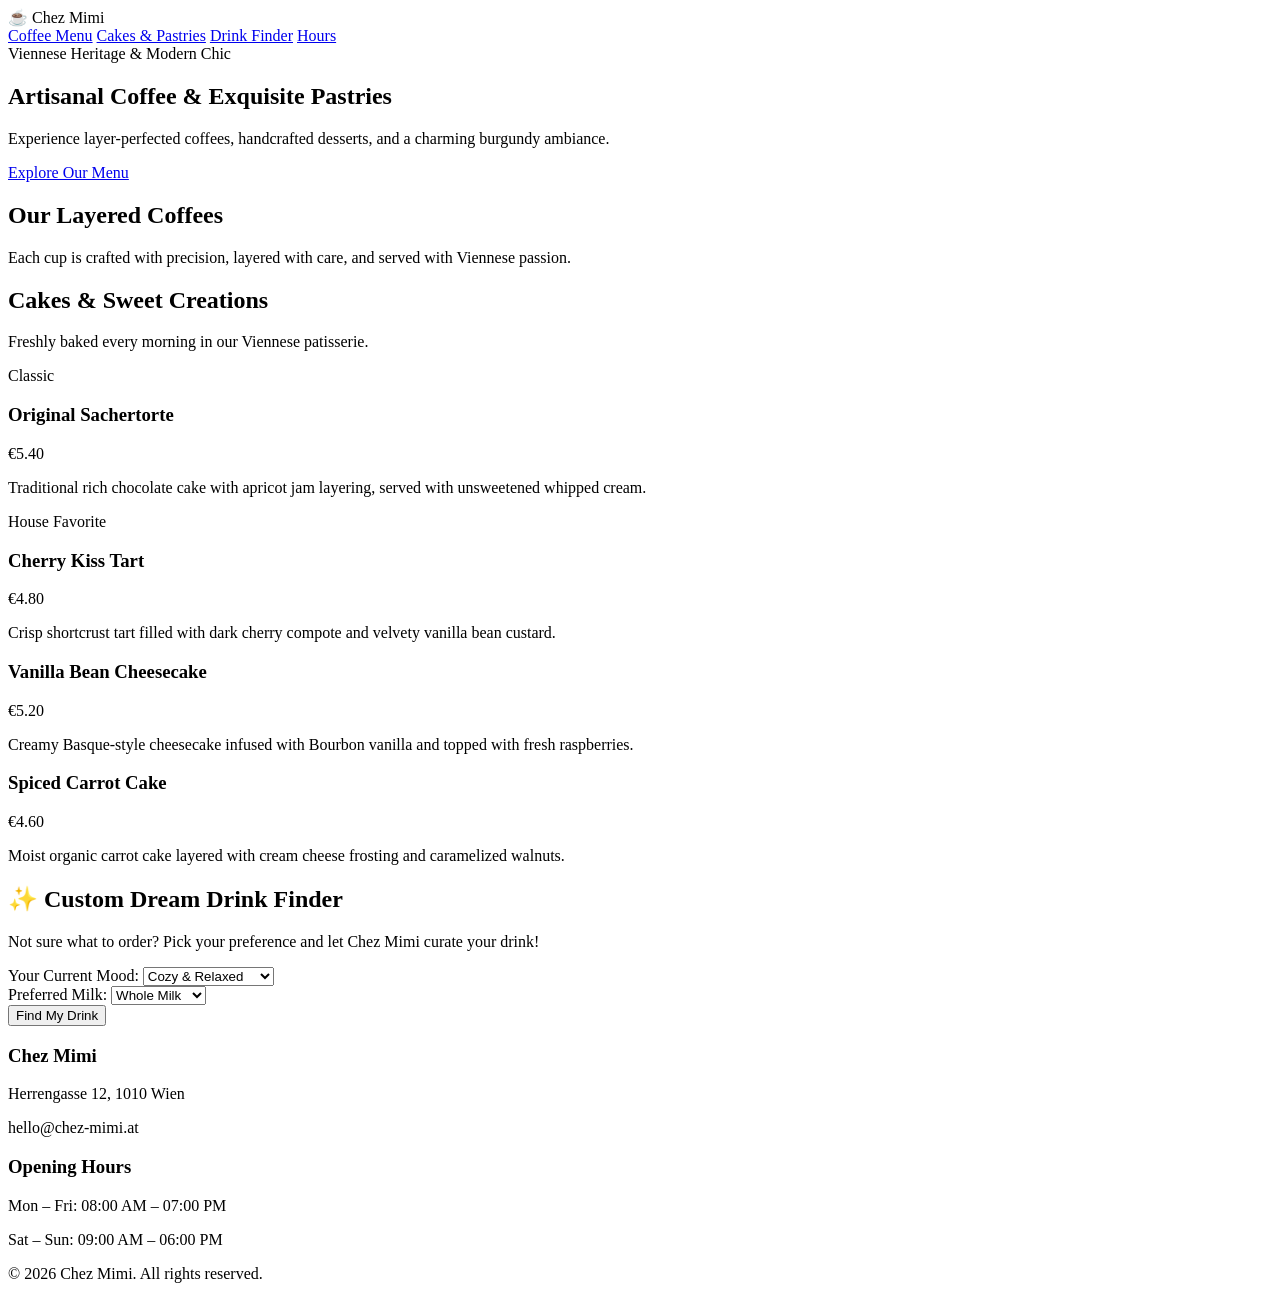
==== commit ef8f0de0: "Create index.html" ====
--- a/index.html
+++ b/index.html
@@ -1,147 +1,146 @@
-<!doctype html>
+<!DOCTYPE html>
 <html lang="en">
 <head>
-  <meta charset="utf-8">
-  <meta name="viewport" content="width=device-width, initial-scale=1">
-  <meta name="theme-color" content="#6f1738">
-  <meta name="description" content="Chez Mimi — coffee, little treats, and a little bit of magic in Vienna.">
-  <title>Chez Mimi — Coffee, made lovely</title>
-  <link rel="stylesheet" href="style.css">
-  <script src="script.js" defer></script>
+  <meta charset="UTF-8" />
+  <meta name="viewport" content="width=device-width, initial-scale=1.0"/>
+  <title>Chez Mimi — Artisanal Café & Bakery</title>
+  <link rel="stylesheet" href="style.css" />
+  <link rel="preconnect" href="https://fonts.googleapis.com">
+  <link rel="preconnect" href="https://fonts.gstatic.com" crossorigin>
+  <link href="https://fonts.googleapis.com/css2?family=Playfair+Display:ital,wght@0,500;0,700;1,400&family=Plus+Jakarta+Sans:wght@300;400;600&display=swap" rel="stylesheet">
 </head>
 <body>
-  <div class="announcement"><span class="sparkle">✳</span> A little cup of happiness, right here in Vienna <span class="sparkle">✳</span></div>
-  <header class="site-header">
-    <a class="brand" href="#home" aria-label="Chez Mimi home">
-      <span class="brand-mark" aria-hidden="true">
-        <svg viewBox="0 0 48 48"><path d="M9 17h26v16a10 10 0 0 1-10 10h-6A10 10 0 0 1 9 33V17Z" fill="currentColor"/><path d="M35 21h3a6 6 0 0 1 0 12h-4" fill="none" stroke="currentColor" stroke-width="4" stroke-linecap="round"/><path d="M15 8c-4 4 4 4 0 8M24 6c-4 4 4 4 0 8M32 8c-4 4 4 4 0 8" fill="none" stroke="currentColor" stroke-width="2.5" stroke-linecap="round"/><path d="M15 23h14" stroke="#fff0f4" stroke-width="2" stroke-linecap="round"/></svg>
-      </span>
-      <span class="brand-name">chez mimi<span class="brand-dot">.</span><small>CAFÉ & KAFFEEHAUS · VIENNA</small></span>
-    </a>
-    <button class="menu-toggle" id="menuToggle" aria-label="Open navigation" aria-expanded="false">☰</button>
-    <nav class="nav" id="mainNav" aria-label="Main navigation">
-      <a href="#menu">The menu</a><a href="#mood">Dream drink</a><a href="#about">Our little story</a>
-      <a class="nav-cta" href="#menu">Find your favourite <span>↗</span></a>
-    </nav>
+
+  <!-- Navigation -->
+  <header class="navbar">
+    <div class="nav-container">
+      <div class="logo">
+        <span class="logo-icon">☕</span>
+        <span class="logo-text">Chez Mimi</span>
+      </div>
+      <nav>
+        <a href="#coffee">Coffee Menu</a>
+        <a href="#cakes">Cakes & Pastries</a>
+        <a href="#custom">Drink Finder</a>
+        <a href="#hours">Hours</a>
+      </nav>
+    </div>
   </header>
 
-  <main>
-    <section class="hero" id="home">
-      <div class="hero-spark hero-spark-one">✳</div><div class="hero-spark hero-spark-two">♡</div>
-      <div class="hero-copy">
-        <p class="eyebrow"><span></span> YOUR NEW FAVOURITE LITTLE CAFÉ <span></span></p>
-        <h1>Good coffee.<br><em>Lovely</em> little moments.</h1>
-        <p class="hero-intro">A cosy corner for slow mornings, sweet treats and coffee that makes your day a little softer.</p>
-        <div class="hero-actions"><a class="button button-dark" href="#menu">Explore the menu <span>↓</span></a><a class="text-link" href="#about">A little about us <span>↗</span></a></div>
-        <div class="hero-note"><span class="note-star">✳</span><span><strong>Made with love</strong><br>and a little extra foam.</span></div>
+  <!-- Hero Section -->
+  <section class="hero">
+    <div class="hero-content">
+      <span class="tagline">Viennese Heritage & Modern Chic</span>
+      <h1>Artisanal Coffee & Exquisite Pastries</h1>
+      <p>Experience layer-perfected coffees, handcrafted desserts, and a charming burgundy ambiance.</p>
+      <a href="#coffee" class="btn-primary">Explore Our Menu</a>
+    </div>
+  </section>
+
+  <!-- Coffee Menu Section -->
+  <section id="coffee" class="section">
+    <div class="container">
+      <div class="section-header">
+        <h2>Our Layered Coffees</h2>
+        <p>Each cup is crafted with precision, layered with care, and served with Viennese passion.</p>
       </div>
-      <div class="hero-art" aria-label="Illustration of a cheerful cup of coffee">
-        <div class="sunburst"></div><div class="art-sticker sticker-top">sip sip<br>hooray!</div>
-        <svg class="hero-cup" viewBox="0 0 360 350" role="img" aria-label="Pink coffee cup with heart latte art">
-          <ellipse cx="180" cy="302" rx="116" ry="17" fill="#6f1738" opacity=".12"/>
-          <path d="M244 124h28c36 0 43 57 5 69h-31" fill="#f7a7c0" stroke="#6f1738" stroke-width="7" stroke-linejoin="round"/>
-          <path d="M72 98h188l-17 153c-2 23-21 39-44 39h-65c-23 0-42-16-44-39L72 98Z" fill="#f6a4bd" stroke="#6f1738" stroke-width="7" stroke-linejoin="round"/>
-          <path d="M72 98h188l-4 36H76Z" fill="#fff0f4" stroke="#6f1738" stroke-width="7"/>
-          <ellipse cx="166" cy="99" rx="94" ry="25" fill="#6f1738"/>
-          <ellipse cx="166" cy="98" rx="77" ry="17" fill="#b86c50"/>
-          <path d="M166 87c-27-24-45 5 0 29 45-24 27-53 0-29Z" fill="#fff0f4"/>
-          <path d="M116 160c-13 8-13 22 0 30M211 170c12 9 11 22-1 29" fill="none" stroke="#fff0f4" stroke-width="6" stroke-linecap="round"/>
-          <path d="M100 235c21 13 43 14 65 5" fill="none" stroke="#6f1738" stroke-width="5" stroke-linecap="round"/>
-          <path d="M126 270c10 8 22 8 33 0" fill="none" stroke="#6f1738" stroke-width="4" stroke-linecap="round"/>
-          <path d="M70 83c-12-15-1-24 6-34M96 78c-12-15-1-24 6-34M122 77c-12-15-1-24 6-34" fill="none" stroke="#6f1738" stroke-width="5" stroke-linecap="round"/>
-          <path d="M50 173c-21-19-42 6 0 31 42-25 21-50 0-31Z" fill="#d83359"/>
-          <path d="M291 72c-14-13-29 4 0 22 29-18 14-35 0-22Z" fill="#d83359"/>
-          <path d="M281 240l8 17 18 3-13 12 3 18-16-9-16 9 3-18-13-12 18-3Z" fill="#f4c65b"/>
-        </svg>
-        <div class="art-sticker sticker-bottom">your daily<br>little treat ♡</div>
-        <div class="floating-bean bean-one"></div><div class="floating-bean bean-two"></div>
+
+      <!-- Dynamic drinks container rendered by script.js -->
+      <div id="drinks" class="drinks-grid"></div>
+    </div>
+  </section>
+
+  <!-- Cakes & Pastries Section -->
+  <section id="cakes" class="section section-alt">
+    <div class="container">
+      <div class="section-header">
+        <h2>Cakes & Sweet Creations</h2>
+        <p>Freshly baked every morning in our Viennese patisserie.</p>
       </div>
-      <div class="hero-bottom"><span>GOOD THINGS ARE BREWING</span><span>SCROLL A LITTLE <b>↓</b></span></div>
-    </section>
 
-    <section class="menu-section section-pad" id="menu">
-      <div class="section-heading">
-        <p class="eyebrow">A MENU MADE FOR YOUR MOOD</p>
-        <h2>Your kind of <em>coffee date.</em></h2>
-        <p>From Vienna classics to little modern favourites. Pick your mood and let us pour.</p>
-      </div>
-      <div class="menu-tabs" role="group" aria-label="Filter menu">
-        <button class="filter-button active" data-filter="all">Everything</button>
-        <button class="filter-button" data-filter="coffee">Coffee</button>
-        <button class="filter-button" data-filter="special">Mimi's specials</button>
-        <button class="filter-button" data-filter="sweet">Sweet treats</button>
-      </div>
-      <div class="menu-grid" id="menuGrid">
-        <article class="menu-card" data-category="coffee">
-          <div class="drink-art art-melange"><span class="drink-number">01</span><svg viewBox="0 0 160 130" aria-hidden="true"><path d="M36 38h84l-8 61a13 13 0 0 1-13 11H57a13 13 0 0 1-13-11Z" fill="#f7b3c8" stroke="#6f1738" stroke-width="4"/><ellipse cx="78" cy="39" rx="42" ry="13" fill="#6f1738"/><ellipse cx="78" cy="38" rx="34" ry="8" fill="#f3d9bf"/><path d="M78 31c-17-13-26 4 0 17 26-13 17-30 0-17Z" fill="#fff4e9"/><path d="M119 49h9c20 0 19 31-2 31h-9" fill="none" stroke="#6f1738" stroke-width="4"/><path d="M54 22c-7-7 3-10 0-16M75 20c-7-7 3-10 0-16M96 22c-7-7 3-10 0-16" fill="none" stroke="#6f1738" stroke-width="3" stroke-linecap="round"/></svg></div>
-          <div class="menu-card-body"><div class="card-title-row"><h3>Wiener Melange</h3><span class="price">€3.80</span></div><p>A Viennese classic: espresso softened with steamed milk and a delicate cap of foam.</p><span class="tag">VIENNA CLASSIC</span></div>
+      <div class="cakes-grid">
+        <article class="cake-card">
+          <div class="cake-badge">Classic</div>
+          <h3>Original Sachertorte</h3>
+          <p class="price">€5.40</p>
+          <p class="desc">Traditional rich chocolate cake with apricot jam layering, served with unsweetened whipped cream.</p>
         </article>
-        <article class="menu-card" data-category="coffee">
-          <div class="drink-art art-espresso"><span class="drink-number">02</span><svg viewBox="0 0 160 130" aria-hidden="true"><path d="M37 45h80l-6 51a12 12 0 0 1-12 11H55a12 12 0 0 1-12-11Z" fill="#fff0f4" stroke="#6f1738" stroke-width="4"/><ellipse cx="77" cy="45" rx="40" ry="13" fill="#6f1738"/><ellipse cx="77" cy="43" rx="30" ry="7" fill="#d99463"/><path d="M117 54h10c18 0 16 28-2 28h-9" fill="none" stroke="#6f1738" stroke-width="4"/><path d="M57 24c-8-8 4-12 0-18M79 21c-8-8 4-12 0-18M100 24c-8-8 4-12 0-18" fill="none" stroke="#6f1738" stroke-width="3" stroke-linecap="round"/></svg></div>
-          <div class="menu-card-body"><div class="card-title-row"><h3>Little Espresso</h3><span class="price">€2.60</span></div><p>Small, bold and beautifully balanced. Your tiny but mighty pick-me-up.</p><span class="tag">A LITTLE POWERHOUSE</span></div>
+
+        <article class="cake-card">
+          <div class="cake-badge">House Favorite</div>
+          <h3>Cherry Kiss Tart</h3>
+          <p class="price">€4.80</p>
+          <p class="desc">Crisp shortcrust tart filled with dark cherry compote and velvety vanilla bean custard.</p>
         </article>
-        <article class="menu-card" data-category="special">
-          <div class="drink-art art-pink"><span class="drink-number">03</span><svg viewBox="0 0 160 130" aria-hidden="true"><path d="M48 31h66l-7 76H55Z" fill="#fff0f4" stroke="#6f1738" stroke-width="4"/><path d="M52 60h58l-4 43H56Z" fill="#d83359"/><path d="M53 52h58l-2 13H54Z" fill="#f6a4bd"/><path d="M65 42c-9-9 4-12 0-18M84 40c-9-9 4-12 0-18" fill="none" stroke="#6f1738" stroke-width="3" stroke-linecap="round"/><circle cx="70" cy="75" r="4" fill="#fff0f4"/><circle cx="91" cy="88" r="4" fill="#fff0f4"/><path d="M119 23l4 9 10 1-8 7 2 10-8-5-9 5 2-10-7-7 10-1Z" fill="#f4c65b"/></svg></div>
-          <div class="menu-card-body"><div class="card-title-row"><h3>Pink Cloud Latte</h3><span class="price">€4.90</span></div><p>A creamy latte with strawberry notes and a dreamy pink finish.</p><span class="tag">MIMI'S FAVOURITE</span></div>
+
+        <article class="cake-card">
+          <h3>Vanilla Bean Cheesecake</h3>
+          <p class="price">€5.20</p>
+          <p class="desc">Creamy Basque-style cheesecake infused with Bourbon vanilla and topped with fresh raspberries.</p>
         </article>
-        <article class="menu-card" data-category="special">
-          <div class="drink-art art-einspanner"><span class="drink-number">04</span><svg viewBox="0 0 160 130" aria-hidden="true"><path d="M42 43h78l-8 61a12 12 0 0 1-12 10H62a12 12 0 0 1-12-10Z" fill="#f6a4bd" stroke="#6f1738" stroke-width="4"/><ellipse cx="81" cy="43" rx="39" ry="13" fill="#6f1738"/><ellipse cx="81" cy="39" rx="31" ry="10" fill="#fff0f4"/><path d="M119 53h8c18 0 16 26-2 26h-9" fill="none" stroke="#6f1738" stroke-width="4"/><path d="M64 40c8-9 20-9 28 0" fill="none" stroke="#d83359" stroke-width="3" stroke-linecap="round"/><path d="M48 22c-8-8 4-12 0-18M73 20c-8-8 4-12 0-18M97 22c-8-8 4-12 0-18" fill="none" stroke="#6f1738" stroke-width="3" stroke-linecap="round"/></svg></div>
-          <div class="menu-card-body"><div class="card-title-row"><h3>Einspänner</h3><span class="price">€4.20</span></div><p>A strong Viennese espresso topped with a generous swirl of whipped cream.</p><span class="tag">VIENNA CLASSIC</span></div>
-        </article>
-        <article class="menu-card" data-category="sweet">
-          <div class="drink-art art-cake"><span class="drink-number">05</span><svg viewBox="0 0 160 130" aria-hidden="true"><path d="M37 84h86l-7 23H45Z" fill="#fff0f4" stroke="#6f1738" stroke-width="4"/><path d="M43 83 62 39h43l20 44Z" fill="#d989a5" stroke="#6f1738" stroke-width="4" stroke-linejoin="round"/><path d="M52 63h57M44 81h78" stroke="#fff0f4" stroke-width="7"/><path d="M80 38c-18-16-28 5 0 20 28-15 18-36 0-20Z" fill="#d83359" stroke="#6f1738" stroke-width="2"/><circle cx="80" cy="36" r="5" fill="#f4c65b"/><path d="M30 44l3 7 8 1-6 5 1 8-6-4-7 4 2-8-6-5 8-1Z" fill="#f4c65b"/></svg></div>
-          <div class="menu-card-body"><div class="card-title-row"><h3>Cherry Kiss Cake</h3><span class="price">€4.80</span></div><p>A soft slice of cake with cherries, cream and just the right amount of sweetness.</p><span class="tag">SWEET LITTLE THING</span></div>
-        </article>
-        <article class="menu-card" data-category="sweet">
-          <div class="drink-art art-croissant"><span class="drink-number">06</span><svg viewBox="0 0 160 130" aria-hidden="true"><path d="M28 72c8-28 27-43 52-42 25-1 44 14 52 42-14 20-31 27-52 27S42 92 28 72Z" fill="#f4c65b" stroke="#6f1738" stroke-width="4"/><path d="M51 42c-3 18 1 39 13 52M79 31c-5 22-4 46 1 68M107 42c3 18-1 39-13 52" fill="none" stroke="#b86c50" stroke-width="4" stroke-linecap="round"/><path d="M39 62c15 8 25 10 40 10s25-2 42-10" fill="none" stroke="#fff0c9" stroke-width="4" stroke-linecap="round"/><path d="M122 23l4 9 10 1-8 7 2 10-8-5-9 5 2-10-7-7 10-1Z" fill="#d83359"/></svg></div>
-          <div class="menu-card-body"><div class="card-title-row"><h3>Butter Me Up Croissant</h3><span class="price">€3.20</span></div><p>Golden, flaky and buttery. The perfect plus-one to your morning coffee.</p><span class="tag">FRESH-BAKED FEELING</span></div>
+
+        <article class="cake-card">
+          <h3>Spiced Carrot Cake</h3>
+          <p class="price">€4.60</p>
+          <p class="desc">Moist organic carrot cake layered with cream cheese frosting and caramelized walnuts.</p>
         </article>
       </div>
-      <p class="menu-footnote">Our menu is a little love letter to coffee. <span>♡</span> Prices are sample prices for this website concept.</p>
-    </section>
+    </div>
+  </section>
 
-    <section class="dream-section section-pad" id="mood">
-      <div class="dream-deco deco-heart">♡</div><div class="dream-deco deco-star">✳</div>
-      <div class="dream-copy">
-        <p class="eyebrow">A TINY BIT OF MAGIC</p>
-        <h2>What does your day <em>taste like?</em></h2>
-        <p>Tell Mimi your mood and she'll dream up a drink just for you. No two coffee days need to be the same.</p>
-        <div class="generator">
-          <label for="moodSelect">Today I'm feeling...</label>
-          <select id="moodSelect"><option value="cosy">Cosy & calm ☁️</option><option value="bold">Bold & unstoppable ✨</option><option value="romantic">A little romantic ♡</option><option value="playful">Playful & sunny 🍒</option></select>
-          <label for="flavourSelect">Pick a flavour</label>
-          <select id="flavourSelect"><option value="vanilla">Vanilla</option><option value="strawberry">Strawberry</option><option value="caramel">Caramel</option><option value="chocolate">Chocolate</option></select>
-          <label for="milkSelect">Make it with...</label>
-          <select id="milkSelect"><option value="oat">Oat milk</option><option value="whole">Whole milk</option><option value="almond">Almond milk</option><option value="no">No milk, please</option></select>
-          <button class="button button-light" id="makeDrink">Make my dream drink <span>♡</span></button>
+  <!-- Interactive Gadget: Dream Drink Finder -->
+  <section id="custom" class="section">
+    <div class="container">
+      <div class="gadget-box">
+        <h2>✨ Custom Dream Drink Finder</h2>
+        <p>Not sure what to order? Pick your preference and let Chez Mimi curate your drink!</p>
+        
+        <div class="gadget-controls">
+          <div class="control-group">
+            <label for="moodSelect">Your Current Mood:</label>
+            <select id="moodSelect">
+              <option value="cozy">Cozy & Relaxed</option>
+              <option value="energetic">Strong & Focused</option>
+              <option value="sweet">Sweet & Indulgent</option>
+            </select>
+          </div>
+
+          <div class="control-group">
+            <label for="milkSelect">Preferred Milk:</label>
+            <select id="milkSelect">
+              <option value="whole">Whole Milk</option>
+              <option value="oat">Oat Milk</option>
+              <option value="almond">Almond Milk</option>
+            </select>
+          </div>
+
+          <button id="recommendBtn" class="btn-primary">Find My Drink</button>
         </div>
+
+        <div id="recommendationResult" class="recommendation-result hidden"></div>
       </div>
-      <div class="dream-result" aria-live="polite">
-        <div class="result-label">YOUR MIMI MATCH</div>
-        <div class="result-cup" id="resultCup"><span class="cup-steam">〰</span><svg viewBox="0 0 180 180" aria-hidden="true"><path d="M46 52h86l-8 83a15 15 0 0 1-15 13H69a15 15 0 0 1-15-13Z" fill="#f6a4bd" stroke="#6f1738" stroke-width="5"/><ellipse cx="89" cy="52" rx="43" ry="15" fill="#6f1738"/><ellipse cx="89" cy="50" rx="34" ry="10" fill="#b86c50"/><path d="M89 43c-16-13-26 4 0 19 26-15 16-32 0-19Z" fill="#fff0f4"/><path d="M132 65h9c20 0 18 32-3 32h-9" fill="none" stroke="#6f1738" stroke-width="5"/></svg><span class="cup-heart">♡</span></div>
-        <p class="result-kicker">Mimi made this for you</p>
-        <h3 id="resultName">The Cosy Cloud</h3>
-        <p id="resultDescription">A soft vanilla latte with oat milk — a warm hug in a cup.</p>
-        <div class="result-bottom"><span id="resultPrice">€4.80</span><button class="save-drink" id="saveDrink">♡ Save my match</button></div>
-        <p class="saved-message" id="savedMessage" hidden>Saved to your little list! ♡</p>
+    </div>
+  </section>
+
+  <!-- Hours & Location -->
+  <footer id="hours" class="footer">
+    <div class="container footer-content">
+      <div class="footer-col">
+        <h3>Chez Mimi</h3>
+        <p>Herrengasse 12, 1010 Wien</p>
+        <p>hello@chez-mimi.at</p>
       </div>
-    </section>
+      <div class="footer-col">
+        <h3>Opening Hours</h3>
+        <p>Mon – Fri: 08:00 AM – 07:00 PM</p>
+        <p>Sat – Sun: 09:00 AM – 06:00 PM</p>
+      </div>
+    </div>
+    <div class="footer-bottom">
+      <p>© 2026 Chez Mimi. All rights reserved.</p>
+    </div>
+  </footer>
 
-    <section class="story-section section-pad" id="about">
-      <div class="story-illustration">
-        <div class="story-sun"></div><div class="story-cup-small">♡</div>
-        <div class="story-label">A LITTLE<br>LOVE NOTE</div>
-        <svg viewBox="0 0 300 210" aria-hidden="true"><path d="M40 160c20-42 52-57 85-45 30-38 80-42 115-2 15 16 23 31 26 47Z" fill="#f6a4bd" stroke="#6f1738" stroke-width="5"/><path d="M60 161c20-25 37-28 58-16 21-22 46-25 69-4 18-19 37-19 62 20Z" fill="#fff0f4" stroke="#6f1738" stroke-width="4"/><path d="M88 118c-12-11 5-19 0-29M126 109c-12-11 5-19 0-29M166 108c-12-11 5-19 0-29" fill="none" stroke="#6f1738" stroke-width="4" stroke-linecap="round"/><path d="M148 61c-16-15-31 5 0 24 31-19 16-39 0-24Z" fill="#d83359"/></svg>
-      </div>
-      <div class="story-copy"><p class="eyebrow">A WARM HELLO FROM VIENNA</p><h2>More than coffee.<br><em>A little feeling.</em></h2><p>Chez Mimi is inspired by the charm of a Viennese Kaffeehaus and the joy of life's small rituals. Think lovely cups, sweet details, friendly faces and a moment to pause — whether you're catching up with a friend or taking five just for yourself.</p><p class="signature">Come as you are. Stay for one more sip. <span>♡</span></p><a class="text-link" href="#menu">Find your little favourite <span>↗</span></a></div>
-    </section>
-  </main>
-
-  <footer class="footer">
-    <a class="footer-brand" href="#home">chez mimi<span>.</span></a>
-    <p>Good coffee, lovely little moments.</p>
-    <a href="#home" class="back-top">Back to the top ↑</a>
-    <div class="footer-bottom"><span>© 2026 Chez Mimi — a creative café website concept</span><span>Made with <b>♡</b> in Vienna</span></div>
-  </footer>
+  <script src="script.js"></script>
 </body>
 </html>
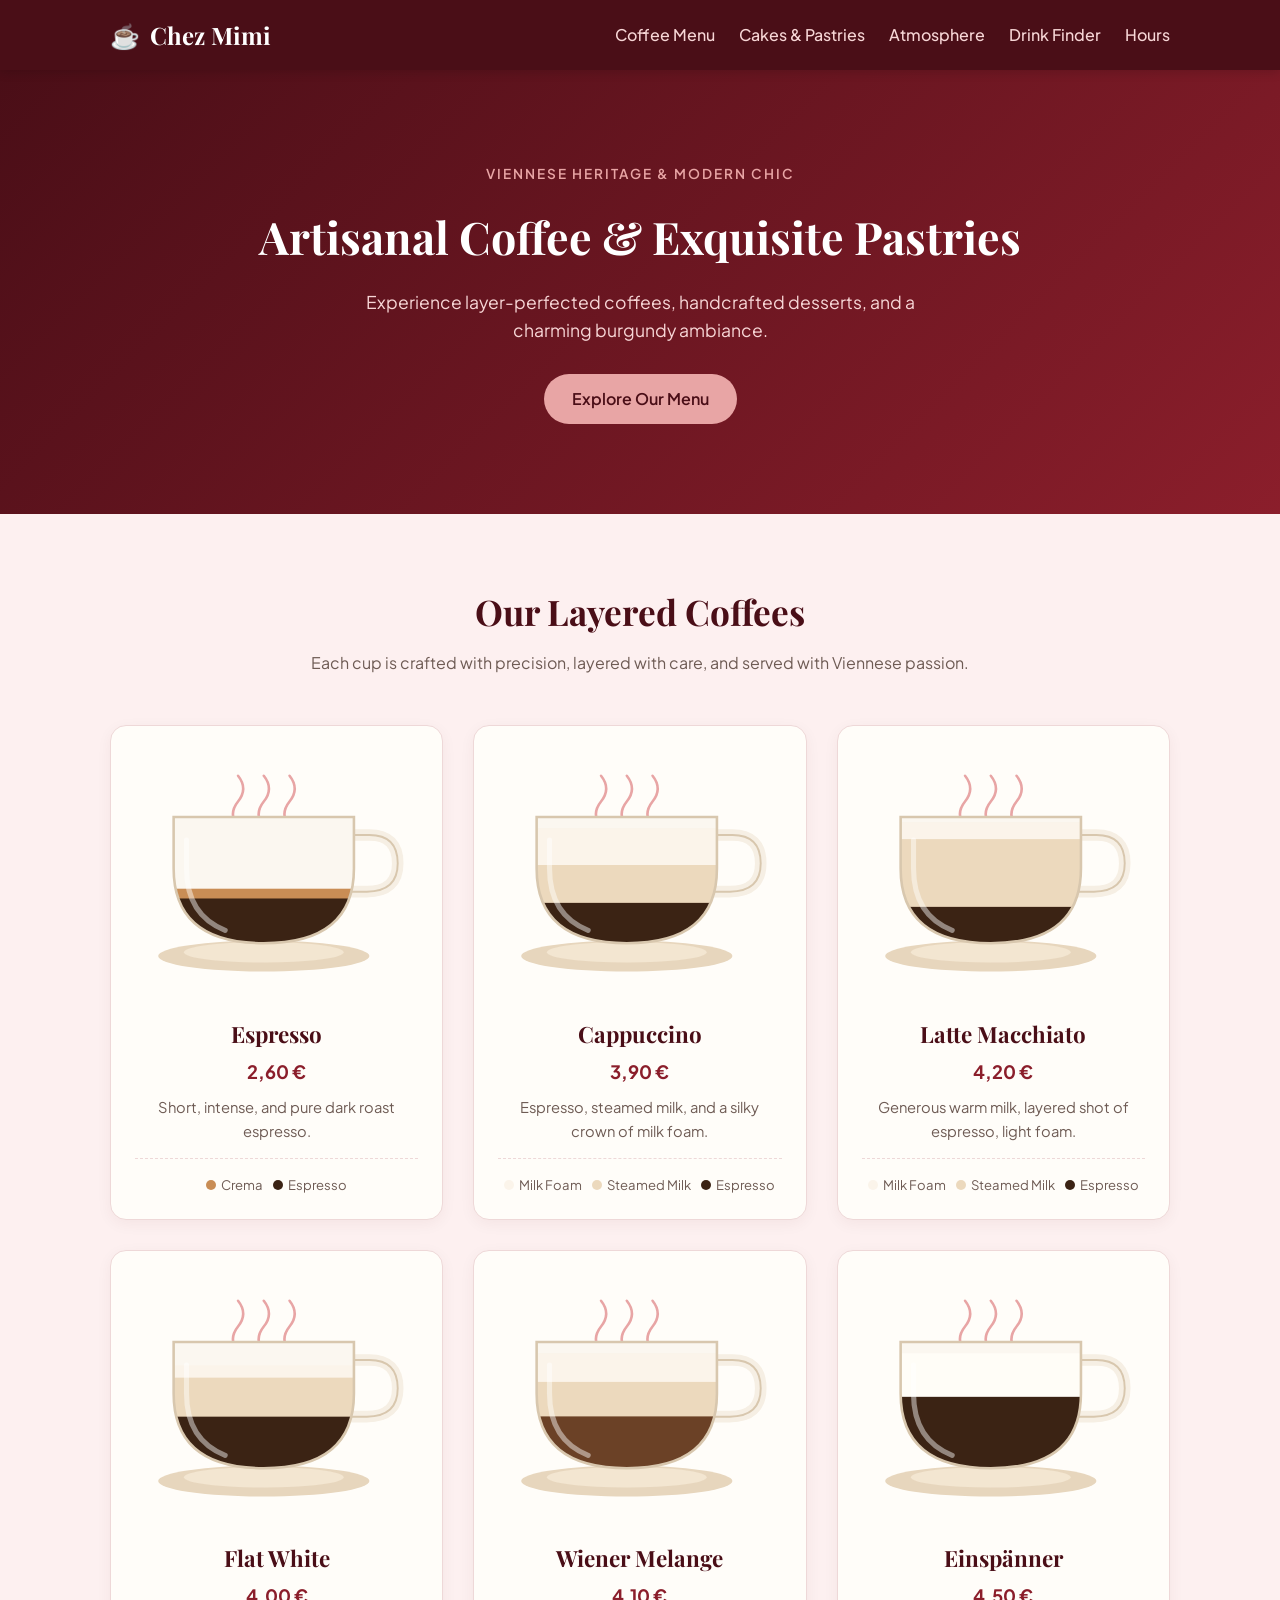
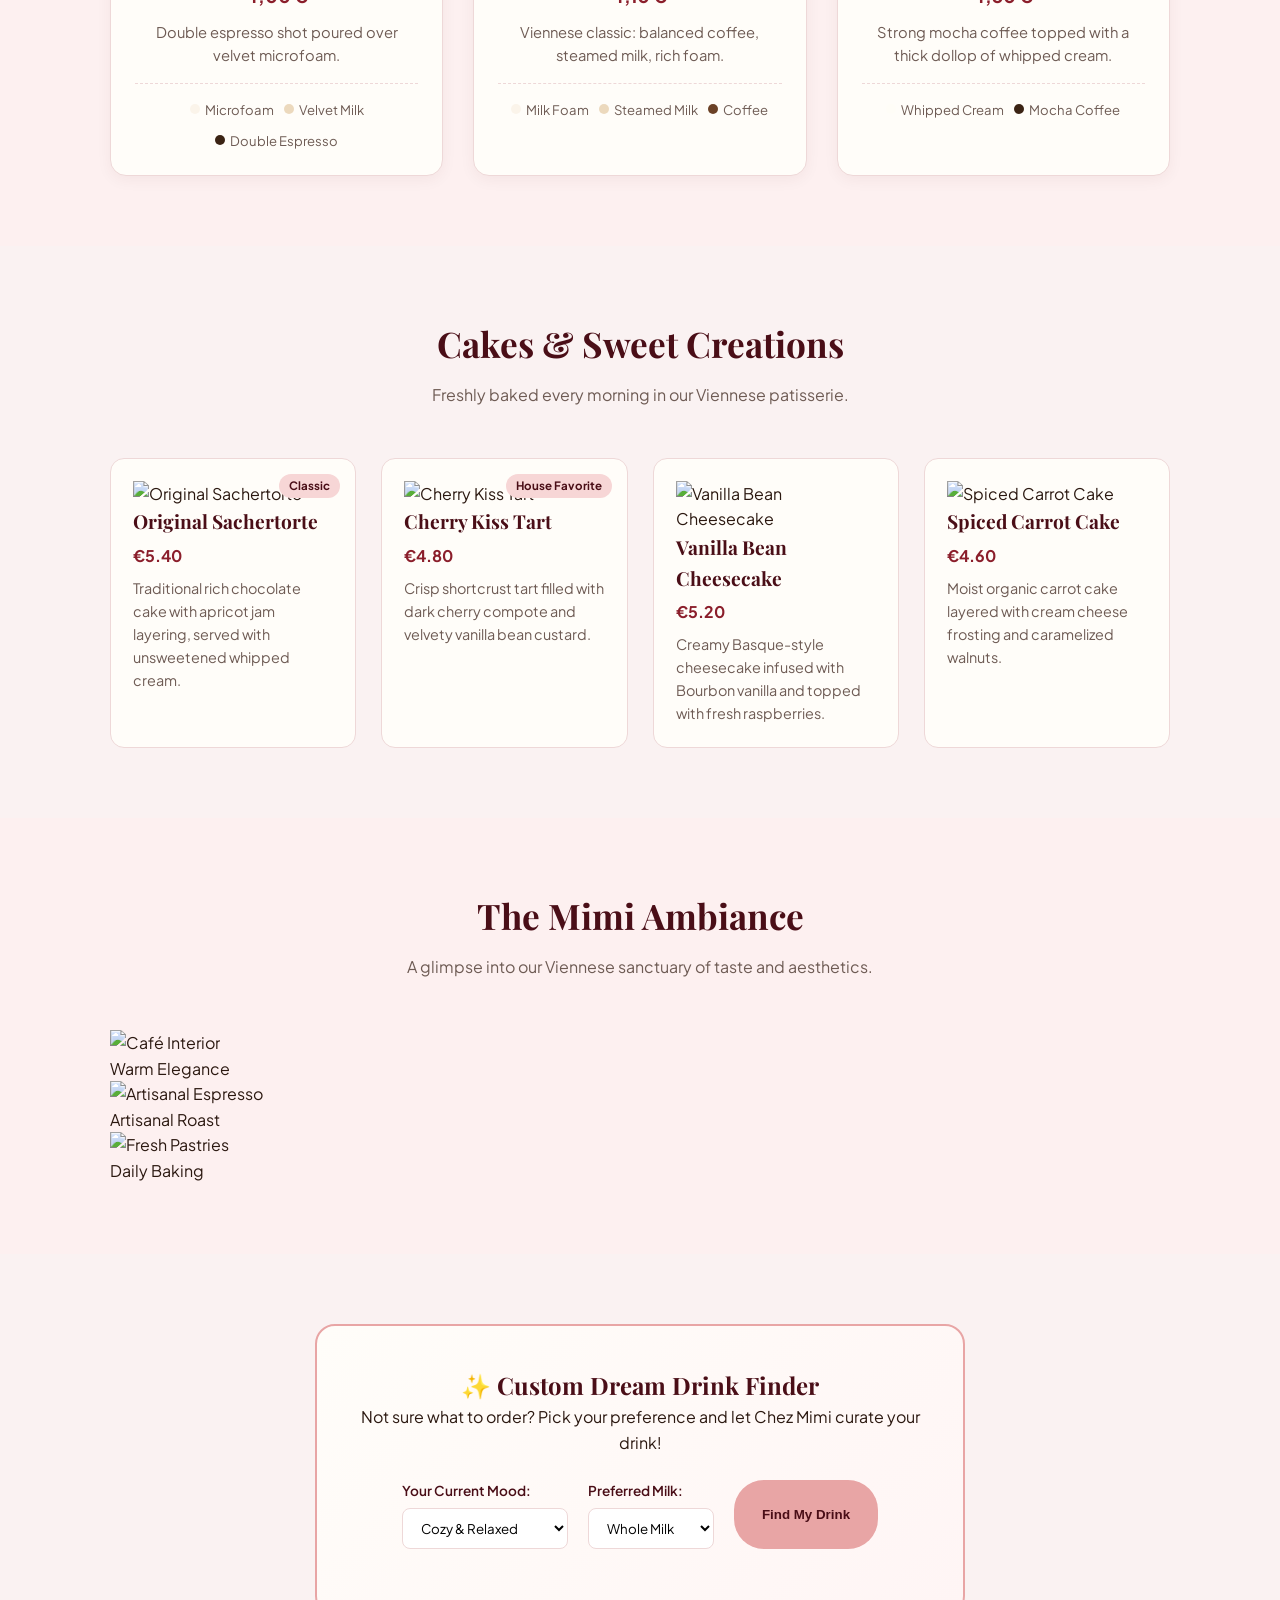
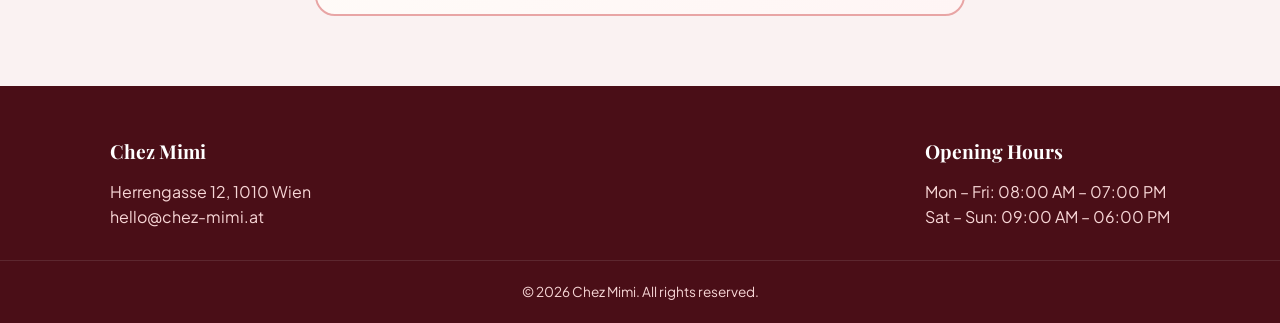
==== commit 30a7a730: "Update index.html" ====
--- a/index.html
+++ b/index.html
@@ -7,7 +7,7 @@
   <link rel="stylesheet" href="style.css" />
   <link rel="preconnect" href="https://fonts.googleapis.com">
   <link rel="preconnect" href="https://fonts.gstatic.com" crossorigin>
-  <link href="https://fonts.googleapis.com/css2?family=Playfair+Display:ital,wght@0,500;0,700;1,400&family=Plus+Jakarta+Sans:wght@300;400;600&display=swap" rel="stylesheet">
+  <link href="https://fonts.googleapis.com/css2?family=Playfair+Display:ital,wght@0,400;0,600;0,700;1,400&family=Plus+Jakarta+Sans:wght@300;400;500;600&display=swap" rel="stylesheet">
 </head>
 <body>
 
@@ -21,14 +21,16 @@
       <nav>
         <a href="#coffee">Coffee Menu</a>
         <a href="#cakes">Cakes & Pastries</a>
+        <a href="#gallery">Atmosphere</a>
         <a href="#custom">Drink Finder</a>
         <a href="#hours">Hours</a>
       </nav>
     </div>
   </header>
 
-  <!-- Hero Section -->
+  <!-- Hero Section with Background Image -->
   <section class="hero">
+    <div class="hero-overlay"></div>
     <div class="hero-content">
       <span class="tagline">Viennese Heritage & Modern Chic</span>
       <h1>Artisanal Coffee & Exquisite Pastries</h1>
@@ -50,7 +52,7 @@
     </div>
   </section>
 
-  <!-- Cakes & Pastries Section -->
+  <!-- Cakes & Pastries Section with High-Res Food Imagery -->
   <section id="cakes" class="section section-alt">
     <div class="container">
       <div class="section-header">
@@ -60,36 +62,80 @@
 
       <div class="cakes-grid">
         <article class="cake-card">
-          <div class="cake-badge">Classic</div>
-          <h3>Original Sachertorte</h3>
-          <p class="price">€5.40</p>
-          <p class="desc">Traditional rich chocolate cake with apricot jam layering, served with unsweetened whipped cream.</p>
+          <div class="cake-img-wrapper">
+            <img src="https://images.unsplash.com/photo-1606313564200-e75d5e30476c?auto=format&fit=crop&w=600&q=80" alt="Original Sachertorte">
+            <span class="cake-badge">Classic</span>
+          </div>
+          <div class="cake-info">
+            <h3>Original Sachertorte</h3>
+            <p class="price">€5.40</p>
+            <p class="desc">Traditional rich chocolate cake with apricot jam layering, served with unsweetened whipped cream.</p>
+          </div>
         </article>
 
         <article class="cake-card">
-          <div class="cake-badge">House Favorite</div>
-          <h3>Cherry Kiss Tart</h3>
-          <p class="price">€4.80</p>
-          <p class="desc">Crisp shortcrust tart filled with dark cherry compote and velvety vanilla bean custard.</p>
+          <div class="cake-img-wrapper">
+            <img src="https://images.unsplash.com/photo-1519869325930-281384150729?auto=format&fit=crop&w=600&q=80" alt="Cherry Kiss Tart">
+            <span class="cake-badge">House Favorite</span>
+          </div>
+          <div class="cake-info">
+            <h3>Cherry Kiss Tart</h3>
+            <p class="price">€4.80</p>
+            <p class="desc">Crisp shortcrust tart filled with dark cherry compote and velvety vanilla bean custard.</p>
+          </div>
         </article>
 
         <article class="cake-card">
-          <h3>Vanilla Bean Cheesecake</h3>
-          <p class="price">€5.20</p>
-          <p class="desc">Creamy Basque-style cheesecake infused with Bourbon vanilla and topped with fresh raspberries.</p>
+          <div class="cake-img-wrapper">
+            <img src="https://images.unsplash.com/photo-1533134242443-d4fd215305ad?auto=format&fit=crop&w=600&q=80" alt="Vanilla Bean Cheesecake">
+          </div>
+          <div class="cake-info">
+            <h3>Vanilla Bean Cheesecake</h3>
+            <p class="price">€5.20</p>
+            <p class="desc">Creamy Basque-style cheesecake infused with Bourbon vanilla and topped with fresh raspberries.</p>
+          </div>
         </article>
 
         <article class="cake-card">
-          <h3>Spiced Carrot Cake</h3>
-          <p class="price">€4.60</p>
-          <p class="desc">Moist organic carrot cake layered with cream cheese frosting and caramelized walnuts.</p>
+          <div class="cake-img-wrapper">
+            <img src="https://images.unsplash.com/photo-1621303837174-89787a7d4729?auto=format&fit=crop&w=600&q=80" alt="Spiced Carrot Cake">
+          </div>
+          <div class="cake-info">
+            <h3>Spiced Carrot Cake</h3>
+            <p class="price">€4.60</p>
+            <p class="desc">Moist organic carrot cake layered with cream cheese frosting and caramelized walnuts.</p>
+          </div>
         </article>
       </div>
     </div>
   </section>
 
+  <!-- Chic Gallery Section -->
+  <section id="gallery" class="section">
+    <div class="container">
+      <div class="section-header">
+        <h2>The Mimi Ambiance</h2>
+        <p>A glimpse into our Viennese sanctuary of taste and aesthetics.</p>
+      </div>
+      <div class="gallery-grid">
+        <div class="gallery-item">
+          <img src="https://images.unsplash.com/photo-1442512595331-e89e73853f31?auto=format&fit=crop&w=600&q=80" alt="Café Interior">
+          <div class="gallery-caption">Warm Elegance</div>
+        </div>
+        <div class="gallery-item">
+          <img src="https://images.unsplash.com/photo-1501339847302-ac426a4a7cbb?auto=format&fit=crop&w=600&q=80" alt="Artisanal Espresso">
+          <div class="gallery-caption">Artisanal Roast</div>
+        </div>
+        <div class="gallery-item">
+          <img src="https://images.unsplash.com/photo-1509440159596-0249088772ff?auto=format&fit=crop&w=600&q=80" alt="Fresh Pastries">
+          <div class="gallery-caption">Daily Baking</div>
+        </div>
+      </div>
+    </div>
+  </section>
+
   <!-- Interactive Gadget: Dream Drink Finder -->
-  <section id="custom" class="section">
+  <section id="custom" class="section section-alt">
     <div class="container">
       <div class="gadget-box">
         <h2>✨ Custom Dream Drink Finder</h2>
--- a/style.css
+++ b/style.css
@@ -0,0 +1,353 @@
+:root {
+  --burgundy: #4A0E17;
+  --deep-red: #8B1E2B;
+  --soft-rose: #E8A5A5;
+  --blush-pink: #F7D6D6;
+  --light-bg: #FDF0F0;
+  --cream-card: #FFFDF9;
+  --text-dark: #2B1810;
+  --text-muted: #6E5B54;
+  --accent-gold: #C98D55;
+  --border-light: #EED8D8;
+}
+
+* {
+  box-sizing: border-box;
+  margin: 0;
+  padding: 0;
+}
+
+body {
+  font-family: 'Plus Jakarta Sans', sans-serif;
+  background-color: var(--light-bg);
+  color: var(--text-dark);
+  line-height: 1.6;
+}
+
+h1, h2, h3 {
+  font-family: 'Playfair Display', serif;
+  color: var(--burgundy);
+}
+
+.container {
+  max-width: 1100px;
+  margin: 0 auto;
+  padding: 0 20px;
+}
+
+/* Navbar */
+.navbar {
+  background: var(--burgundy);
+  position: sticky;
+  top: 0;
+  z-index: 100;
+  box-shadow: 0 2px 10px rgba(0,0,0,0.15);
+}
+
+.nav-container {
+  max-width: 1100px;
+  margin: 0 auto;
+  padding: 16px 20px;
+  display: flex;
+  justify-content: space-between;
+  align-items: center;
+}
+
+.logo {
+  display: flex;
+  align-items: center;
+  gap: 10px;
+  color: #fff;
+  font-family: 'Playfair Display', serif;
+  font-size: 1.5rem;
+  font-weight: 700;
+}
+
+.nav-container nav {
+  display: flex;
+  gap: 24px;
+}
+
+.nav-container nav a {
+  color: var(--blush-pink);
+  text-decoration: none;
+  font-weight: 500;
+  transition: color 0.2s;
+}
+
+.nav-container nav a:hover {
+  color: #fff;
+}
+
+/* Hero Section */
+.hero {
+  background: linear-gradient(135deg, var(--burgundy) 0%, var(--deep-red) 100%);
+  color: #fff;
+  text-align: center;
+  padding: 90px 20px;
+}
+
+.hero h1 {
+  color: #fff;
+  font-size: 2.8rem;
+  margin: 15px 0;
+}
+
+.hero .tagline {
+  color: var(--soft-rose);
+  text-transform: uppercase;
+  letter-spacing: 2px;
+  font-size: 0.85rem;
+  font-weight: 600;
+}
+
+.hero p {
+  max-width: 550px;
+  margin: 0 auto 30px;
+  color: var(--blush-pink);
+  font-size: 1.1rem;
+}
+
+.btn-primary {
+  display: inline-block;
+  background: var(--soft-rose);
+  color: var(--burgundy);
+  padding: 12px 28px;
+  border-radius: 30px;
+  text-decoration: none;
+  font-weight: 600;
+  border: none;
+  cursor: pointer;
+  transition: transform 0.2s, background 0.2s;
+}
+
+.btn-primary:hover {
+  background: #fff;
+  transform: translateY(-2px);
+}
+
+/* Sections */
+.section {
+  padding: 70px 0;
+}
+
+.section-alt {
+  background-color: #FAF2F2;
+}
+
+.section-header {
+  text-align: center;
+  margin-bottom: 50px;
+}
+
+.section-header h2 {
+  font-size: 2.2rem;
+  margin-bottom: 10px;
+}
+
+.section-header p {
+  color: var(--text-muted);
+}
+
+/* Coffee Cards Grid */
+.drinks-grid {
+  display: grid;
+  grid-template-columns: repeat(auto-fit, minmax(310px, 1fr));
+  gap: 30px;
+}
+
+.card {
+  background: var(--cream-card);
+  border: 1px solid var(--border-light);
+  border-radius: 16px;
+  padding: 24px;
+  text-align: center;
+  box-shadow: 0 4px 15px rgba(74, 14, 23, 0.05);
+  transition: transform 0.3s, box-shadow 0.3s;
+}
+
+.card:hover {
+  transform: translateY(-5px);
+  box-shadow: 0 8px 25px rgba(74, 14, 23, 0.12);
+}
+
+.card h3 {
+  font-size: 1.4rem;
+  margin-top: 15px;
+}
+
+.card .price {
+  color: var(--deep-red);
+  font-weight: 700;
+  font-size: 1.15rem;
+  margin: 4px 0 10px;
+}
+
+.card .desc {
+  color: var(--text-muted);
+  font-size: 0.92rem;
+  margin-bottom: 15px;
+}
+
+/* Legend inside cup card */
+.legend {
+  list-style: none;
+  display: flex;
+  flex-wrap: wrap;
+  justify-content: center;
+  gap: 10px;
+  margin-top: 15px;
+  padding-top: 15px;
+  border-top: 1px dashed var(--border-light);
+  font-size: 0.82rem;
+  color: var(--text-muted);
+}
+
+.legend li {
+  display: flex;
+  align-items: center;
+  gap: 5px;
+}
+
+.legend .dot {
+  width: 10px;
+  height: 10px;
+  border-radius: 50%;
+  display: inline-block;
+}
+
+/* Cakes Grid */
+.cakes-grid {
+  display: grid;
+  grid-template-columns: repeat(auto-fit, minmax(240px, 1fr));
+  gap: 25px;
+}
+
+.cake-card {
+  background: var(--cream-card);
+  border: 1px solid var(--border-light);
+  border-radius: 14px;
+  padding: 22px;
+  position: relative;
+}
+
+.cake-badge {
+  position: absolute;
+  top: 15px;
+  right: 15px;
+  background: var(--blush-pink);
+  color: var(--burgundy);
+  font-size: 0.72rem;
+  font-weight: 700;
+  padding: 3px 10px;
+  border-radius: 12px;
+}
+
+.cake-card h3 {
+  font-size: 1.2rem;
+  margin-bottom: 6px;
+}
+
+.cake-card .price {
+  color: var(--deep-red);
+  font-weight: 700;
+  margin-bottom: 8px;
+}
+
+.cake-card .desc {
+  color: var(--text-muted);
+  font-size: 0.9rem;
+}
+
+/* Gadget Box */
+.gadget-box {
+  background: linear-gradient(135deg, var(--cream-card) 0%, #FFF5F5 100%);
+  border: 2px solid var(--soft-rose);
+  border-radius: 20px;
+  padding: 40px;
+  text-align: center;
+  max-width: 650px;
+  margin: 0 auto;
+}
+
+.gadget-controls {
+  display: flex;
+  flex-wrap: wrap;
+  gap: 20px;
+  justify-content: center;
+  margin: 25px 0;
+}
+
+.control-group {
+  display: flex;
+  flex-direction: column;
+  align-items: flex-start;
+  gap: 6px;
+}
+
+.control-group label {
+  font-size: 0.85rem;
+  font-weight: 600;
+  color: var(--burgundy);
+}
+
+.control-group select {
+  padding: 10px 14px;
+  border-radius: 8px;
+  border: 1px solid var(--border-light);
+  background: #fff;
+  font-family: inherit;
+  outline: none;
+}
+
+.recommendation-result {
+  margin-top: 25px;
+  padding: 20px;
+  background: #fff;
+  border-radius: 12px;
+  border: 1px solid var(--soft-rose);
+  color: var(--burgundy);
+  font-weight: 600;
+}
+
+.hidden {
+  display: none;
+}
+
+/* Footer */
+.footer {
+  background: var(--burgundy);
+  color: var(--blush-pink);
+  padding: 50px 0 20px;
+}
+
+.footer-content {
+  display: flex;
+  justify-content: space-between;
+  gap: 30px;
+  margin-bottom: 30px;
+}
+
+.footer-col h3 {
+  color: #fff;
+  font-size: 1.2rem;
+  margin-bottom: 12px;
+}
+
+.footer-bottom {
+  text-align: center;
+  border-top: 1px solid rgba(255,255,255,0.1);
+  padding-top: 20px;
+  font-size: 0.85rem;
+}
+
+/* Responsive */
+@media (max-width: 768px) {
+  .nav-container {
+    flex-direction: column;
+    gap: 12px;
+  }
+  .footer-content {
+    flex-direction: column;
+  }
+}
